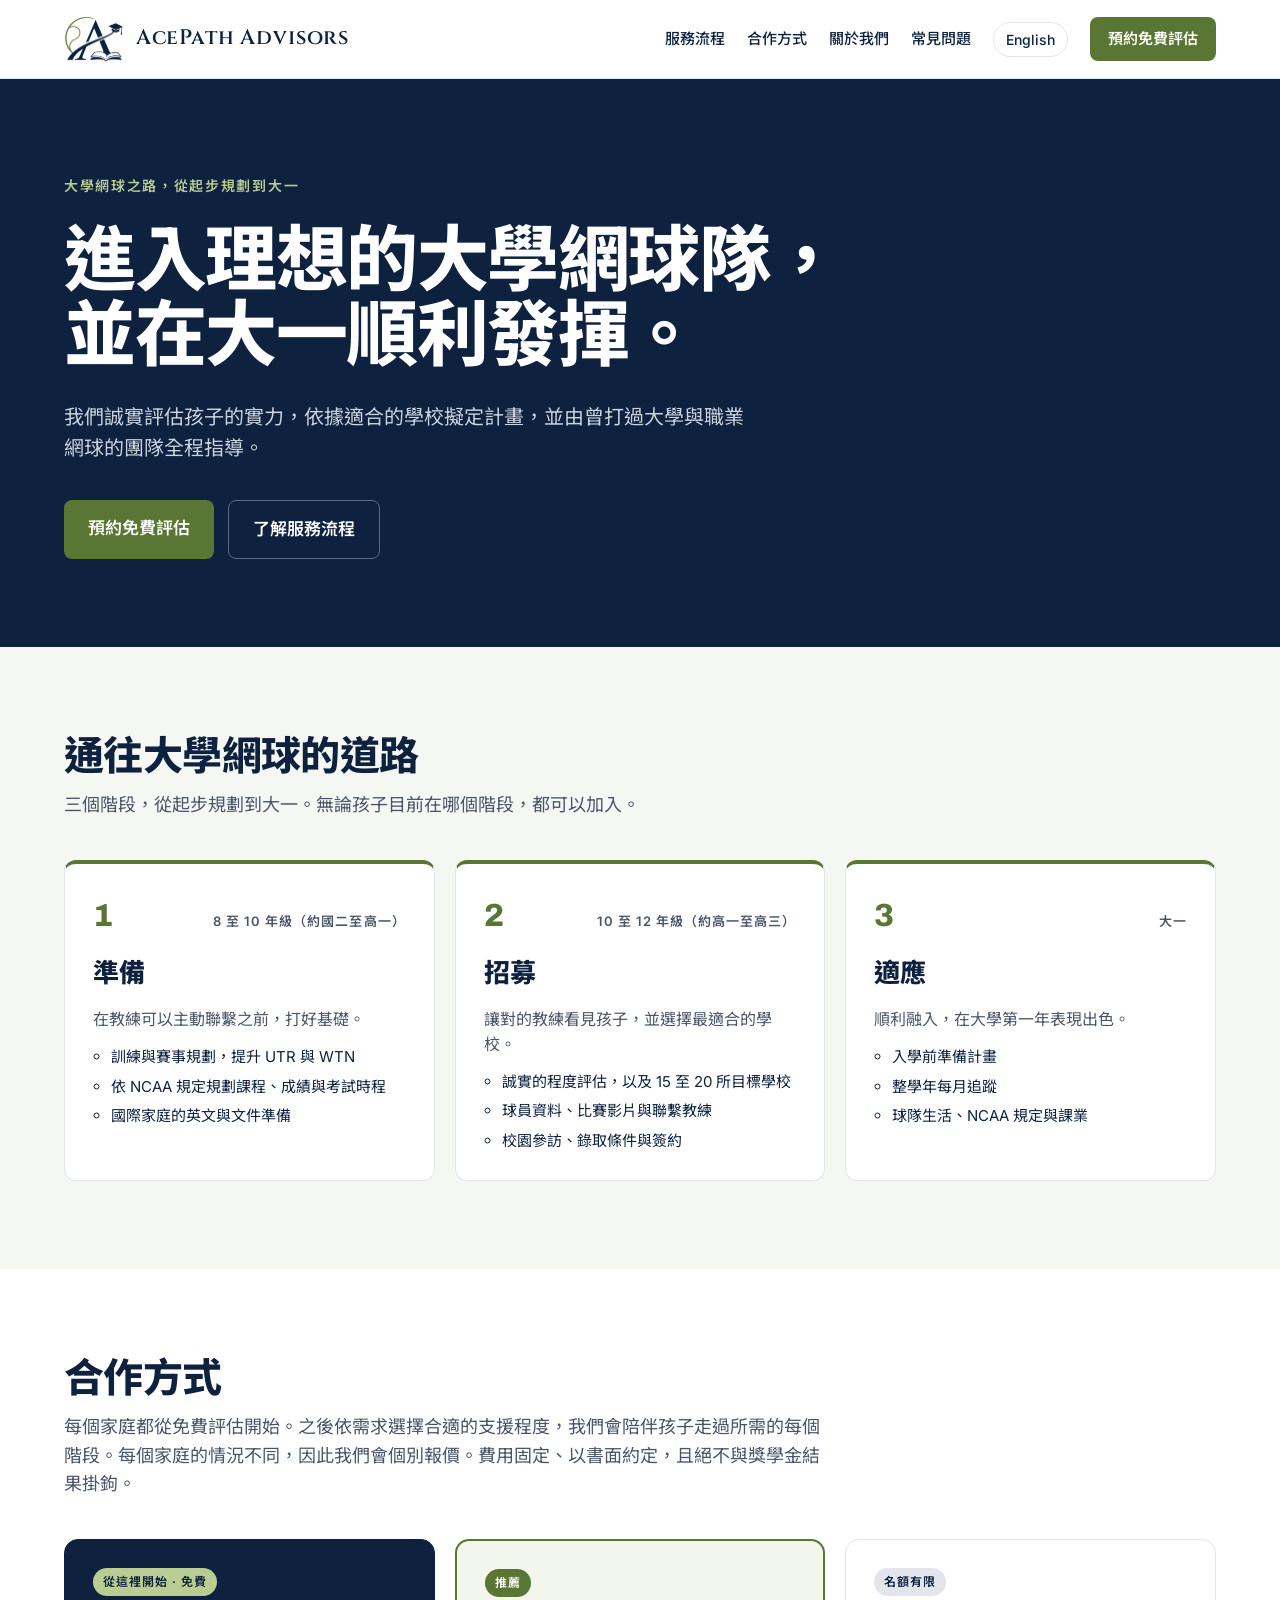
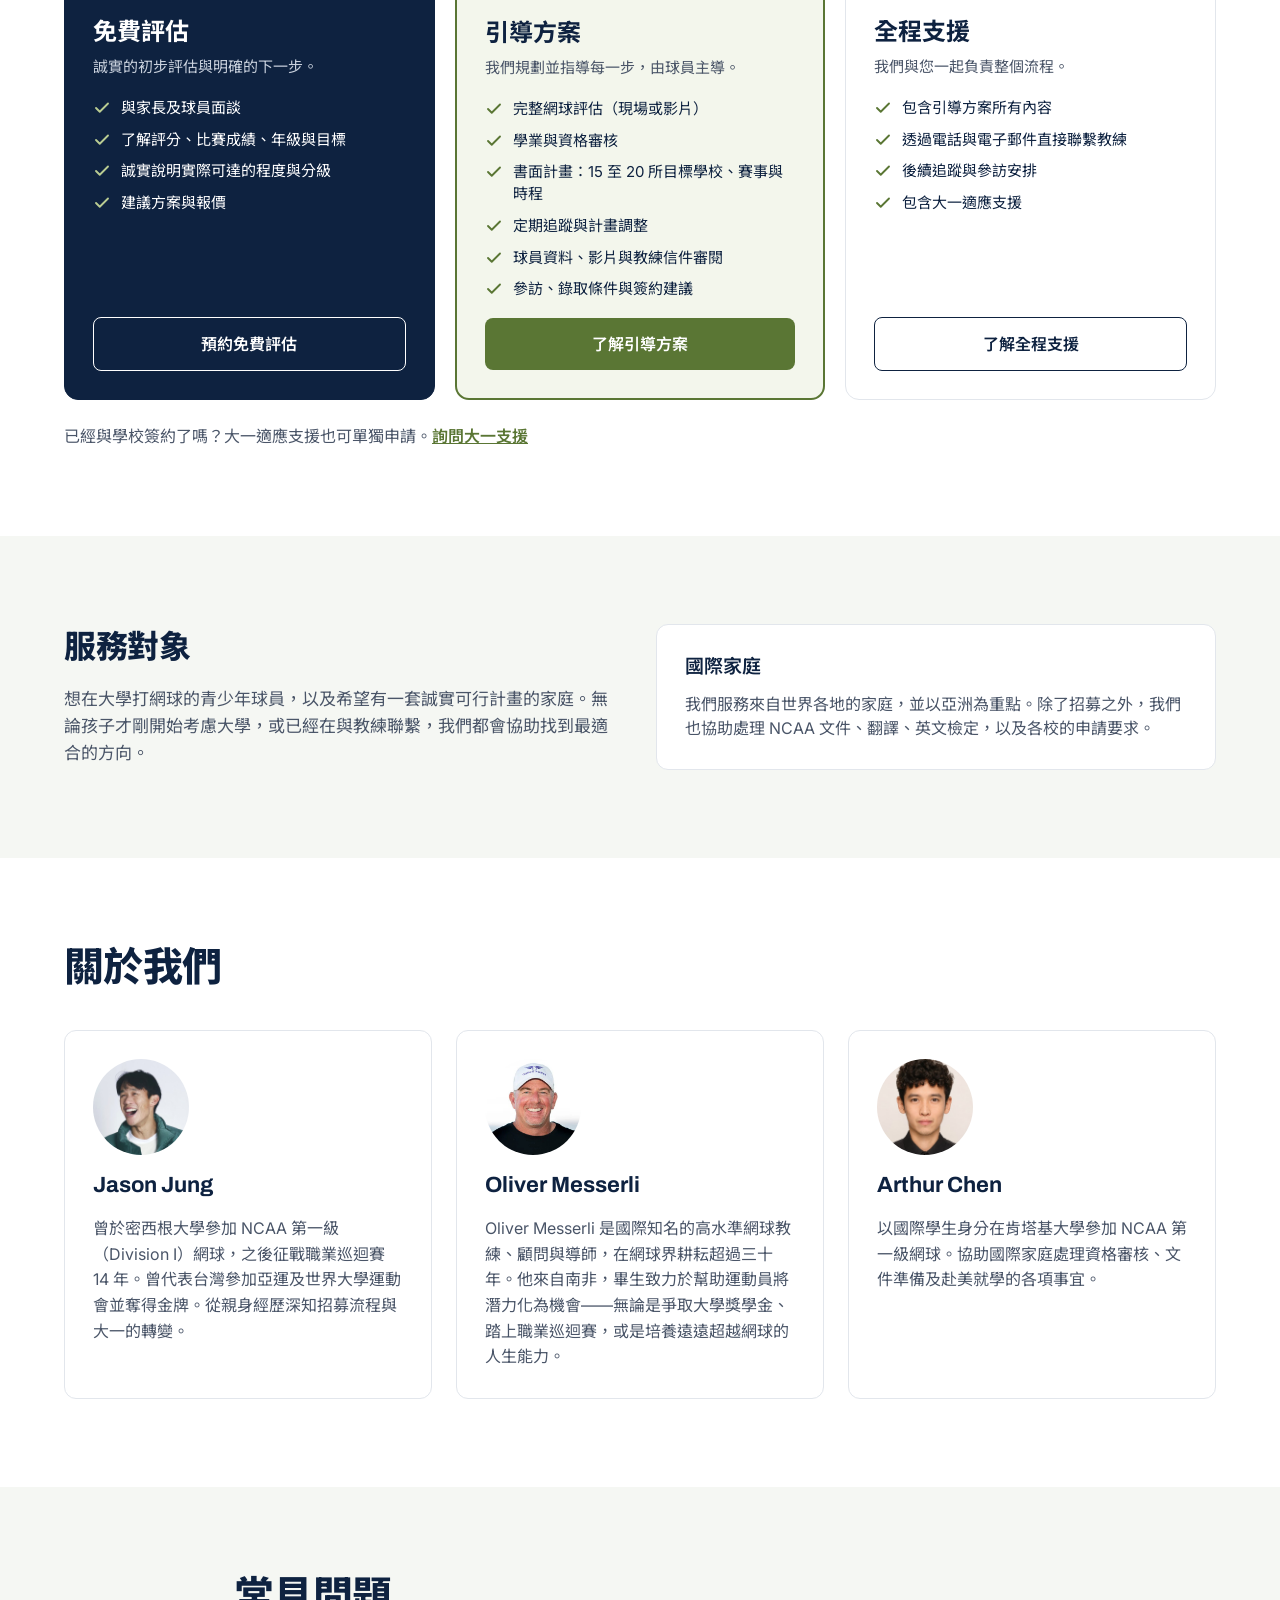
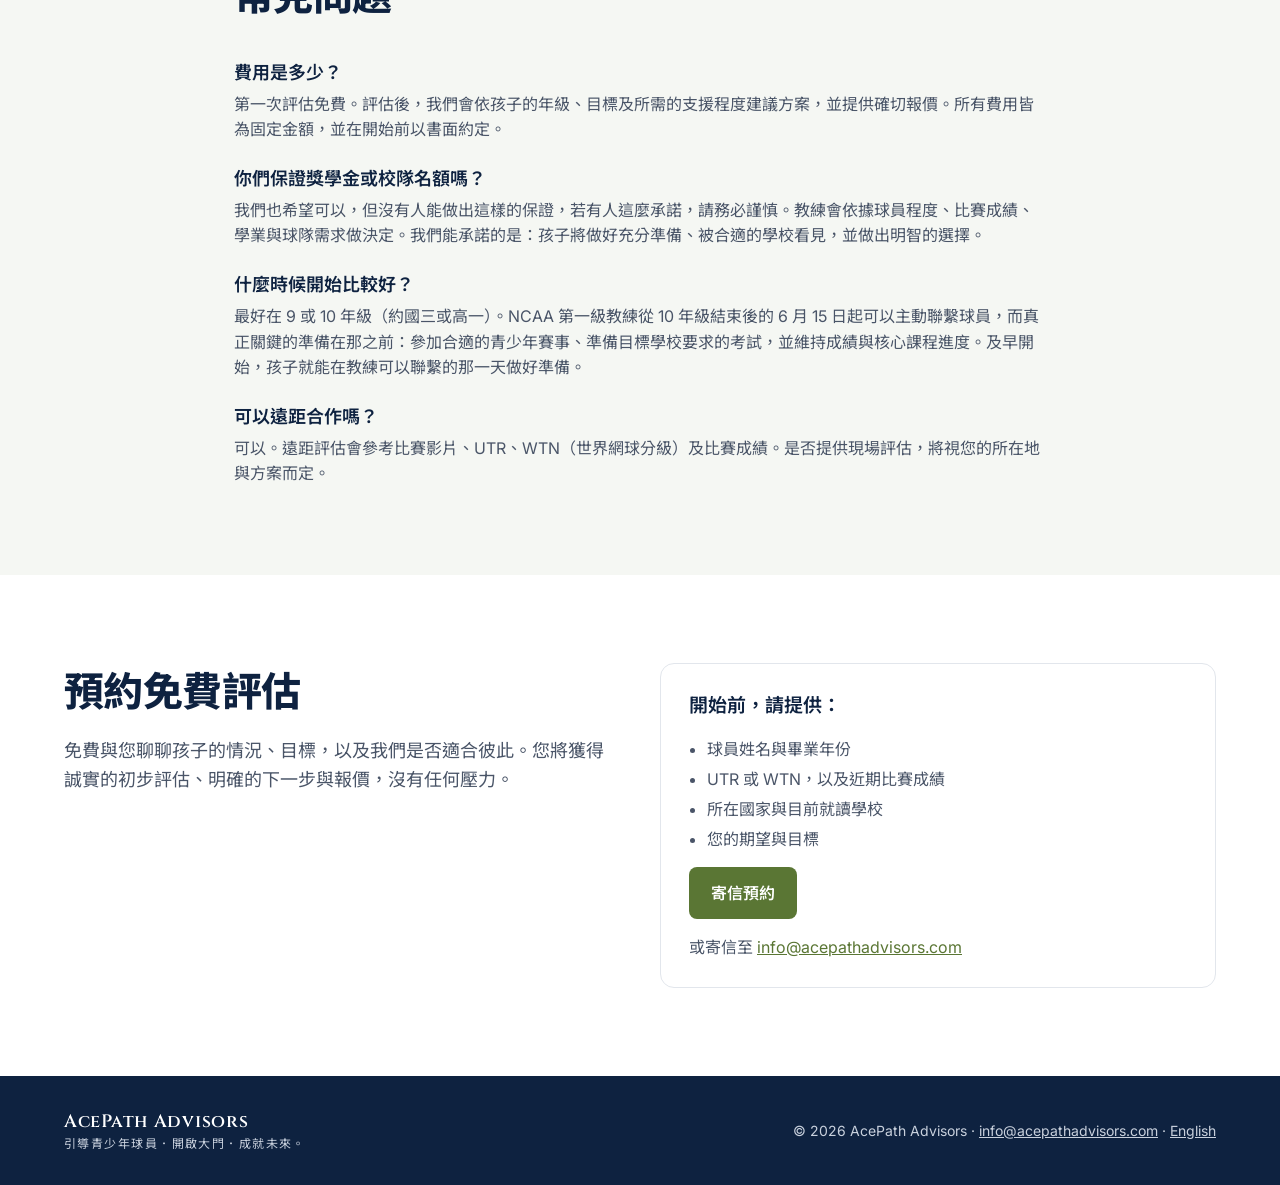
==== zh/index.html @ 2a3f4e8e "Broaden international families wording Co-Authored-By: Claude Opus 5.5 <noreply@anthropic.com> Claud" ====
<!doctype html>
<html lang="zh-Hant">
<head>
<meta charset="utf-8">
<meta name="viewport" content="width=device-width, initial-scale=1">
<title>AcePath Advisors | 大學網球招募顧問</title>
<meta name="description" content="從起步規劃到大一的大學網球顧問服務。誠實評估孩子的實力、找到適合的學校，由前 NCAA 第一級球員與高水準教練全程指導。">
<link rel="icon" href="../favicon.png" type="image/png">
<link rel="apple-touch-icon" href="../assets/apple-touch-icon.png">
<link rel="alternate" hreflang="en" href="https://acepathadvisors.com/">
<link rel="alternate" hreflang="zh-Hant" href="https://acepathadvisors.com/zh/">
<link rel="preconnect" href="https://fonts.googleapis.com">
<link rel="preconnect" href="https://fonts.gstatic.com" crossorigin>
<link href="https://fonts.googleapis.com/css2?family=Archivo:wght@500;700;800&family=Cinzel:wght@600&family=Inter:wght@400;500;600&family=Noto+Sans+TC:wght@400;500;700&display=swap" rel="stylesheet">
<link rel="stylesheet" href="../styles.css">
</head>
<body>

<header class="site-header">
  <div class="wrap">
    <a class="brand" href="./"><img src="../assets/logo-mark.png" alt="" width="60" height="46"><span>AcePath Advisors</span></a>
    <nav class="nav" aria-label="主選單">
      <a href="#process">服務流程</a>
      <a href="#plans">合作方式</a>
      <a href="#about">關於我們</a>
      <a href="#faq">常見問題</a>
      <a class="lang" href="../" hreflang="en" lang="en">English</a>
      <a class="btn btn-primary" href="#contact">預約免費評估</a>
    </nav>
  </div>
</header>

<main>

<section class="hero">
  <div class="wrap">
    <p class="eyebrow">大學網球之路，從起步規劃到大一</p>
    <h1>進入理想的大學網球隊，<br>並在大一順利發揮。</h1>
    <p class="lead">我們誠實評估孩子的實力，依據適合的學校擬定計畫，並由曾打過大學與職業網球的團隊全程指導。</p>
    <div class="actions">
      <a class="btn btn-primary" href="#contact">預約免費評估</a>
      <a class="btn btn-ghost" href="#process">了解服務流程</a>
    </div>
  </div>
</section>

<section id="process" class="soft">
  <div class="wrap">
    <div class="section-head">
      <h2>通往大學網球的道路</h2>
      <p>三個階段，從起步規劃到大一。無論孩子目前在哪個階段，都可以加入。</p>
    </div>
    <ol class="stages">
      <li class="stage">
        <div class="stage-top"><span class="stage-num">1</span><span class="stage-grade">8 至 10 年級（約國二至高一）</span></div>
        <h3 class="stage-name">準備</h3>
        <p>在教練可以主動聯繫之前，打好基礎。</p>
        <ul>
          <li>訓練與賽事規劃，提升 UTR 與 WTN</li>
          <li>依 NCAA 規定規劃課程、成績與考試時程</li>
          <li>國際家庭的英文與文件準備</li>
        </ul>
      </li>
      <li class="stage">
        <div class="stage-top"><span class="stage-num">2</span><span class="stage-grade">10 至 12 年級（約高一至高三）</span></div>
        <h3 class="stage-name">招募</h3>
        <p>讓對的教練看見孩子，並選擇最適合的學校。</p>
        <ul>
          <li>誠實的程度評估，以及 15 至 20 所目標學校</li>
          <li>球員資料、比賽影片與聯繫教練</li>
          <li>校園參訪、錄取條件與簽約</li>
        </ul>
      </li>
      <li class="stage">
        <div class="stage-top"><span class="stage-num">3</span><span class="stage-grade">大一</span></div>
        <h3 class="stage-name">適應</h3>
        <p>順利融入，在大學第一年表現出色。</p>
        <ul>
          <li>入學前準備計畫</li>
          <li>整學年每月追蹤</li>
          <li>球隊生活、NCAA 規定與課業</li>
        </ul>
      </li>
    </ol>
  </div>
</section>

<section id="plans">
  <div class="wrap">
    <div class="section-head">
      <h2>合作方式</h2>
      <p>每個家庭都從免費評估開始。之後依需求選擇合適的支援程度，我們會陪伴孩子走過所需的每個階段。每個家庭的情況不同，因此我們會個別報價。費用固定、以書面約定，且絕不與獎學金結果掛鉤。</p>
    </div>
    <div class="plans">

      <div class="plan free">
        <span class="badge">從這裡開始 · 免費</span>
        <div><h3 class="plan-name">免費評估</h3><p class="plan-sub">誠實的初步評估與明確的下一步。</p></div>
        <ul class="checks">
          <li><svg width="18" height="18" viewBox="0 0 24 24" fill="none" stroke-width="2.5" stroke-linecap="round" stroke-linejoin="round" aria-hidden="true"><path d="M20 6 9 17l-5-5"/></svg><span>與家長及球員面談</span></li>
          <li><svg width="18" height="18" viewBox="0 0 24 24" fill="none" stroke-width="2.5" stroke-linecap="round" stroke-linejoin="round" aria-hidden="true"><path d="M20 6 9 17l-5-5"/></svg><span>了解評分、比賽成績、年級與目標</span></li>
          <li><svg width="18" height="18" viewBox="0 0 24 24" fill="none" stroke-width="2.5" stroke-linecap="round" stroke-linejoin="round" aria-hidden="true"><path d="M20 6 9 17l-5-5"/></svg><span>誠實說明實際可達的程度與分級</span></li>
          <li><svg width="18" height="18" viewBox="0 0 24 24" fill="none" stroke-width="2.5" stroke-linecap="round" stroke-linejoin="round" aria-hidden="true"><path d="M20 6 9 17l-5-5"/></svg><span>建議方案與報價</span></li>
        </ul>
        <a class="btn btn-outline" href="#contact">預約免費評估</a>
      </div>

      <div class="plan featured">
        <span class="badge">推薦</span>
        <div><h3 class="plan-name">引導方案</h3><p class="plan-sub">我們規劃並指導每一步，由球員主導。</p></div>
        <ul class="checks">
          <li><svg width="18" height="18" viewBox="0 0 24 24" fill="none" stroke-width="2.5" stroke-linecap="round" stroke-linejoin="round" aria-hidden="true"><path d="M20 6 9 17l-5-5"/></svg><span>完整網球評估（現場或影片）</span></li>
          <li><svg width="18" height="18" viewBox="0 0 24 24" fill="none" stroke-width="2.5" stroke-linecap="round" stroke-linejoin="round" aria-hidden="true"><path d="M20 6 9 17l-5-5"/></svg><span>學業與資格審核</span></li>
          <li><svg width="18" height="18" viewBox="0 0 24 24" fill="none" stroke-width="2.5" stroke-linecap="round" stroke-linejoin="round" aria-hidden="true"><path d="M20 6 9 17l-5-5"/></svg><span>書面計畫：15 至 20 所目標學校、賽事與時程</span></li>
          <li><svg width="18" height="18" viewBox="0 0 24 24" fill="none" stroke-width="2.5" stroke-linecap="round" stroke-linejoin="round" aria-hidden="true"><path d="M20 6 9 17l-5-5"/></svg><span>定期追蹤與計畫調整</span></li>
          <li><svg width="18" height="18" viewBox="0 0 24 24" fill="none" stroke-width="2.5" stroke-linecap="round" stroke-linejoin="round" aria-hidden="true"><path d="M20 6 9 17l-5-5"/></svg><span>球員資料、影片與教練信件審閱</span></li>
          <li><svg width="18" height="18" viewBox="0 0 24 24" fill="none" stroke-width="2.5" stroke-linecap="round" stroke-linejoin="round" aria-hidden="true"><path d="M20 6 9 17l-5-5"/></svg><span>參訪、錄取條件與簽約建議</span></li>
        </ul>
        <a class="btn btn-primary" href="#contact">了解引導方案</a>
      </div>

      <div class="plan">
        <span class="badge">名額有限</span>
        <div><h3 class="plan-name">全程支援</h3><p class="plan-sub">我們與您一起負責整個流程。</p></div>
        <ul class="checks">
          <li><svg width="18" height="18" viewBox="0 0 24 24" fill="none" stroke-width="2.5" stroke-linecap="round" stroke-linejoin="round" aria-hidden="true"><path d="M20 6 9 17l-5-5"/></svg><span>包含引導方案所有內容</span></li>
          <li><svg width="18" height="18" viewBox="0 0 24 24" fill="none" stroke-width="2.5" stroke-linecap="round" stroke-linejoin="round" aria-hidden="true"><path d="M20 6 9 17l-5-5"/></svg><span>透過電話與電子郵件直接聯繫教練</span></li>
          <li><svg width="18" height="18" viewBox="0 0 24 24" fill="none" stroke-width="2.5" stroke-linecap="round" stroke-linejoin="round" aria-hidden="true"><path d="M20 6 9 17l-5-5"/></svg><span>後續追蹤與參訪安排</span></li>
          <li><svg width="18" height="18" viewBox="0 0 24 24" fill="none" stroke-width="2.5" stroke-linecap="round" stroke-linejoin="round" aria-hidden="true"><path d="M20 6 9 17l-5-5"/></svg><span>包含大一適應支援</span></li>
        </ul>
        <a class="btn btn-outline" href="#contact">了解全程支援</a>
      </div>

    </div>
    <p class="plans-note">已經與學校簽約了嗎？大一適應支援也可單獨申請。<a href="#contact">詢問大一支援</a></p>
  </div>
</section>

<section class="soft">
  <div class="wrap who">
    <div>
      <h2>服務對象</h2>
      <p>想在大學打網球的青少年球員，以及希望有一套誠實可行計畫的家庭。無論孩子才剛開始考慮大學，或已經在與教練聯繫，我們都會協助找到最適合的方向。</p>
    </div>
    <div class="card">
      <h3>國際家庭</h3>
      <p>我們服務來自世界各地的家庭，並以亞洲為重點。除了招募之外，我們也協助處理 NCAA 文件、翻譯、英文檢定，以及各校的申請要求。</p>
    </div>
  </div>
</section>

<section id="about">
  <div class="wrap">
    <div class="section-head"><h2>關於我們</h2></div>
    <div class="team">
      <div class="person">
        <div class="photo"><img src="../assets/jason-jung.jpg" alt="Jason Jung" width="96" height="96"></div>
        <h3>Jason Jung</h3>
        <p>曾於密西根大學參加 NCAA 第一級（Division I）網球，之後征戰職業巡迴賽 14 年。曾代表台灣參加亞運及世界大學運動會並奪得金牌。從親身經歷深知招募流程與大一的轉變。</p>
      </div>
      <div class="person">
        <div class="photo"><img src="../assets/oliver-messerli.jpg" alt="Oliver Messerli" width="96" height="96"></div>
        <h3>Oliver Messerli</h3>
        <p>Oliver Messerli 是國際知名的高水準網球教練、顧問與導師，在網球界耕耘超過三十年。他來自南非，畢生致力於幫助運動員將潛力化為機會——無論是爭取大學獎學金、踏上職業巡迴賽，或是培養遠遠超越網球的人生能力。</p>
      </div>
      <div class="person">
        <div class="photo"><img src="../assets/arthur-chen.jpg" alt="Arthur Chen" width="96" height="96"></div>
        <h3>Arthur Chen</h3>
        <p>以國際學生身分在肯塔基大學參加 NCAA 第一級網球。協助國際家庭處理資格審核、文件準備及赴美就學的各項事宜。</p>
      </div>
    </div>
  </div>
</section>

<section id="faq" class="soft">
  <div class="wrap faq">
    <div class="section-head"><h2>常見問題</h2></div>
    <div class="faq-list">
      <div class="faq-item"><h3>費用是多少？</h3><p>第一次評估免費。評估後，我們會依孩子的年級、目標及所需的支援程度建議方案，並提供確切報價。所有費用皆為固定金額，並在開始前以書面約定。</p></div>
      <div class="faq-item"><h3>你們保證獎學金或校隊名額嗎？</h3><p>我們也希望可以，但沒有人能做出這樣的保證，若有人這麼承諾，請務必謹慎。教練會依據球員程度、比賽成績、學業與球隊需求做決定。我們能承諾的是：孩子將做好充分準備、被合適的學校看見，並做出明智的選擇。</p></div>
      <div class="faq-item"><h3>什麼時候開始比較好？</h3><p>最好在 9 或 10 年級（約國三或高一）。NCAA 第一級教練從 10 年級結束後的 6 月 15 日起可以主動聯繫球員，而真正關鍵的準備在那之前：參加合適的青少年賽事、準備目標學校要求的考試，並維持成績與核心課程進度。及早開始，孩子就能在教練可以聯繫的那一天做好準備。</p></div>
      <div class="faq-item"><h3>可以遠距合作嗎？</h3><p>可以。遠距評估會參考比賽影片、UTR、WTN（世界網球分級）及比賽成績。是否提供現場評估，將視您的所在地與方案而定。</p></div>
    </div>
  </div>
</section>

<section id="contact">
  <div class="wrap contact">
    <div>
      <h2>預約免費評估</h2>
      <p class="intro">免費與您聊聊孩子的情況、目標，以及我們是否適合彼此。您將獲得誠實的初步評估、明確的下一步與報價，沒有任何壓力。</p>
    </div>
    <div class="contact-box">
      <h3>開始前，請提供：</h3>
      <ul>
        <li>球員姓名與畢業年份</li>
        <li>UTR 或 WTN，以及近期比賽成績</li>
        <li>所在國家與目前就讀學校</li>
        <li>您的期望與目標</li>
      </ul>
      <a class="btn btn-primary" href="mailto:info@acepathadvisors.com?subject=%E5%85%8D%E8%B2%BB%E8%A9%95%E4%BC%B0%E7%94%B3%E8%AB%8B">寄信預約</a>
      <p class="contact-email">或寄信至 <a href="mailto:info@acepathadvisors.com">info@acepathadvisors.com</a></p>
    </div>
  </div>
</section>

</main>

<footer class="site-footer">
  <div class="wrap">
    <div><a class="brand" href="./">AcePath Advisors</a><p class="tagline">引導青少年球員．開啟大門．成就未來。</p></div>
    <span>© 2026 AcePath Advisors · <a href="mailto:info@acepathadvisors.com">info@acepathadvisors.com</a> · <a href="../" lang="en">English</a></span>
  </div>
</footer>

</body>
</html>
---- styles.css ----
:root {
  --ink: #0E2240;
  --muted: #4A5568;
  --line: #E2E6EC;
  --soft: #F5F7F3;
  --accent: #5A7634;
  --accent-dark: #455C27;
  --accent-soft: #F3F6EC;
  --mint: #B9CC92;
  --on-dark: #C9D1DD;
}

* { box-sizing: border-box; }
html { scroll-behavior: smooth; }
body {
  margin: 0;
  background: #FFFFFF;
  color: var(--ink);
  font-family: Inter, "Noto Sans TC", system-ui, -apple-system, "Segoe UI", sans-serif;
  line-height: 1.5;
  -webkit-font-smoothing: antialiased;
}
a { color: var(--accent); }
a:hover { color: var(--accent-dark); }
h1, h2, h3, .brand, .stage-num, .stage-name, .plan-name {
  font-family: Archivo, "Noto Sans TC", system-ui, sans-serif;
}
h1, h2, h3, p, ul, ol { margin: 0; }

.wrap { max-width: 1200px; margin: 0 auto; padding: 0 24px; }
section { padding: 88px 0; }
.soft { background: var(--soft); }
.section-head { display: flex; flex-direction: column; gap: 12px; max-width: 760px; margin-bottom: 40px; }
.section-head h2 { font-size: 40px; font-weight: 800; letter-spacing: -0.015em; line-height: 1.1; }
.section-head p { font-size: 18px; line-height: 1.6; color: var(--muted); }

/* Buttons */
.btn {
  display: inline-block; text-decoration: none; font-weight: 600;
  padding: 14px 22px; border-radius: 8px; text-align: center; min-height: 44px;
}
.btn-primary { background: var(--accent); color: #FFFFFF; }
.btn-primary:hover { background: var(--accent-dark); color: #FFFFFF; }
.btn-outline { border: 1.5px solid var(--ink); color: var(--ink); }
.btn-outline:hover { background: var(--ink); color: #FFFFFF; }
.btn-ghost { border: 1.5px solid #5A6B80; color: #FFFFFF; }
.btn-ghost:hover { border-color: #FFFFFF; color: #FFFFFF; }

/* Header */
.site-header { border-bottom: 1px solid var(--line); background: #FFFFFF; }
.site-header .wrap { display: flex; flex-wrap: wrap; align-items: center; justify-content: space-between; gap: 16px; padding-top: 16px; padding-bottom: 16px; }
.brand { display: inline-flex; align-items: center; gap: 12px; font-family: Cinzel, Georgia, serif; font-weight: 600; font-size: 21px; letter-spacing: 0.04em; color: var(--ink); text-decoration: none; }
.brand:hover { color: var(--ink); }
.brand img { height: 46px; width: auto; display: block; }
.brand span { white-space: nowrap; }
.tagline { font-size: 12px; letter-spacing: 0.12em; text-transform: uppercase; color: var(--on-dark); }
.nav { display: flex; flex-wrap: wrap; align-items: center; gap: 8px 22px; font-size: 15px; font-weight: 500; }
.nav a { color: var(--ink); text-decoration: none; }
.nav a:hover { color: var(--accent); }
.nav .lang { border: 1px solid var(--line); border-radius: 999px; padding: 6px 12px; font-size: 14px; }
.nav .btn { padding: 11px 18px; }
.nav .btn-primary, .nav .btn-primary:hover { color: #FFFFFF; }

/* Hero */
.hero { background: var(--ink); color: #FFFFFF; padding: 96px 0 88px; }
.hero .wrap { display: flex; flex-direction: column; gap: 28px; }
.eyebrow { font-size: 14px; font-weight: 600; letter-spacing: 0.12em; text-transform: uppercase; color: var(--mint); }
.hero h1 { font-weight: 800; font-size: clamp(40px, 6vw, 72px); line-height: 1.04; letter-spacing: -0.02em; max-width: 900px; }
.hero .lead { font-size: 20px; line-height: 1.55; color: var(--on-dark); max-width: 680px; }
.hero .actions { display: flex; flex-wrap: wrap; gap: 14px; margin-top: 8px; }
.hero .btn { font-size: 17px; padding: 16px 24px; }

/* Process */
.stages { list-style: none; padding: 0; display: grid; grid-template-columns: repeat(auto-fit, minmax(280px, 1fr)); gap: 20px; }
.stage { background: #FFFFFF; border: 1px solid var(--line); border-top: 4px solid var(--accent); border-radius: 12px; padding: 28px; display: flex; flex-direction: column; gap: 14px; }
.stage-top { display: flex; align-items: baseline; justify-content: space-between; gap: 12px; }
.stage-num { font-weight: 800; font-size: 32px; color: var(--accent); }
.stage-grade { font-size: 13px; font-weight: 600; letter-spacing: 0.08em; text-transform: uppercase; color: var(--muted); }
.stage-name { font-weight: 800; font-size: 26px; }
.stage p { font-size: 16px; line-height: 1.55; color: var(--muted); }
.stage ul { padding-left: 18px; display: flex; flex-direction: column; gap: 8px; font-size: 15px; line-height: 1.45; }

/* Plans */
.plans { display: grid; grid-template-columns: repeat(auto-fit, minmax(280px, 1fr)); gap: 20px; align-items: stretch; }
.plan { border: 1px solid var(--line); border-radius: 14px; padding: 28px; display: flex; flex-direction: column; gap: 18px; background: #FFFFFF; }
.plan.featured { border: 2px solid var(--accent); background: var(--accent-soft); }
.plan.free { background: var(--ink); color: #FFFFFF; border-color: var(--ink); }
.badge { align-self: flex-start; font-size: 12px; font-weight: 600; letter-spacing: 0.08em; text-transform: uppercase; padding: 5px 10px; border-radius: 999px; background: var(--line); color: var(--ink); }
.featured .badge { background: var(--accent); color: #FFFFFF; }
.free .badge { background: var(--mint); color: var(--ink); }
.plan-name { font-weight: 700; font-size: 24px; }
.plan-sub { font-size: 15px; color: var(--muted); margin-top: 6px; }
.free .plan-sub { color: var(--on-dark); }
.checks { list-style: none; padding: 0; display: flex; flex-direction: column; gap: 10px; font-size: 15px; line-height: 1.45; }
.checks li { display: flex; gap: 10px; align-items: flex-start; }
.checks svg { flex: none; margin-top: 2px; stroke: var(--accent); }
.free .checks svg { stroke: var(--mint); }
.plan .btn { margin-top: auto; }
.free .btn-outline { border-color: #FFFFFF; color: #FFFFFF; }
.free .btn-outline:hover { background: #FFFFFF; color: var(--ink); }
.plans-note { margin-top: 24px; font-size: 16px; color: var(--muted); }
.plans-note a { font-weight: 600; }

/* Who */
.who { display: grid; grid-template-columns: repeat(auto-fit, minmax(300px, 1fr)); gap: 32px; }
.who h2 { font-size: 32px; font-weight: 800; letter-spacing: -0.01em; margin-bottom: 14px; }
.who p { font-size: 17px; line-height: 1.6; color: var(--muted); }
.card { background: #FFFFFF; border: 1px solid var(--line); border-radius: 12px; padding: 28px; display: flex; flex-direction: column; gap: 10px; }
.card h3 { font-size: 19px; font-weight: 600; }
.card p { font-size: 16px; line-height: 1.55; }

/* Team */
.team { display: grid; grid-template-columns: repeat(auto-fit, minmax(300px, 1fr)); gap: 24px; }
.person { border: 1px solid var(--line); border-radius: 12px; padding: 28px; display: flex; flex-direction: column; gap: 14px; }
.photo { width: 96px; height: 96px; border-radius: 999px; background: var(--line); display: flex; align-items: center; justify-content: center; font-size: 12px; color: var(--muted); overflow: hidden; }
.photo img { width: 100%; height: 100%; object-fit: cover; }
.person h3 { font-size: 22px; font-weight: 700; }
.person p { font-size: 16px; line-height: 1.6; color: var(--muted); }

/* FAQ */
.faq { max-width: 860px; }
.faq-list { display: flex; flex-direction: column; gap: 22px; }
.faq-item h3 { font-size: 18px; font-weight: 600; margin-bottom: 6px; font-family: inherit; }
.faq-item p { font-size: 16px; line-height: 1.6; color: var(--muted); }

/* Contact */
.contact { display: grid; grid-template-columns: repeat(auto-fit, minmax(320px, 1fr)); gap: 40px; align-items: start; }
.contact h2 { font-size: 40px; font-weight: 800; letter-spacing: -0.015em; margin-bottom: 14px; }
.contact .intro { font-size: 18px; line-height: 1.6; color: var(--muted); }
.contact-box { border: 1px solid var(--line); border-radius: 14px; padding: 28px; display: flex; flex-direction: column; gap: 16px; }
.contact-box h3 { font-size: 19px; font-weight: 600; font-family: inherit; }
.contact-box ul { padding-left: 18px; display: flex; flex-direction: column; gap: 6px; color: var(--muted); }
.contact-box .btn { align-self: flex-start; }
.contact-email { font-size: 16px; color: var(--muted); }

/* Footer */
.site-footer { background: var(--ink); color: var(--on-dark); padding: 32px 0; font-size: 14px; }
.site-footer .wrap { display: flex; flex-wrap: wrap; justify-content: space-between; align-items: center; gap: 12px; }
.site-footer .brand { color: #FFFFFF; font-size: 18px; }
.site-footer a { color: var(--on-dark); }

@media (max-width: 640px) {
  section { padding: 64px 0; }
  .hero { padding: 72px 0 64px; }
  .section-head h2, .contact h2 { font-size: 32px; }
  .hero .lead { font-size: 18px; }
  .nav { gap: 8px 16px; font-size: 14px; }
  .brand { font-size: 18px; }
  .brand img { height: 38px; }
}
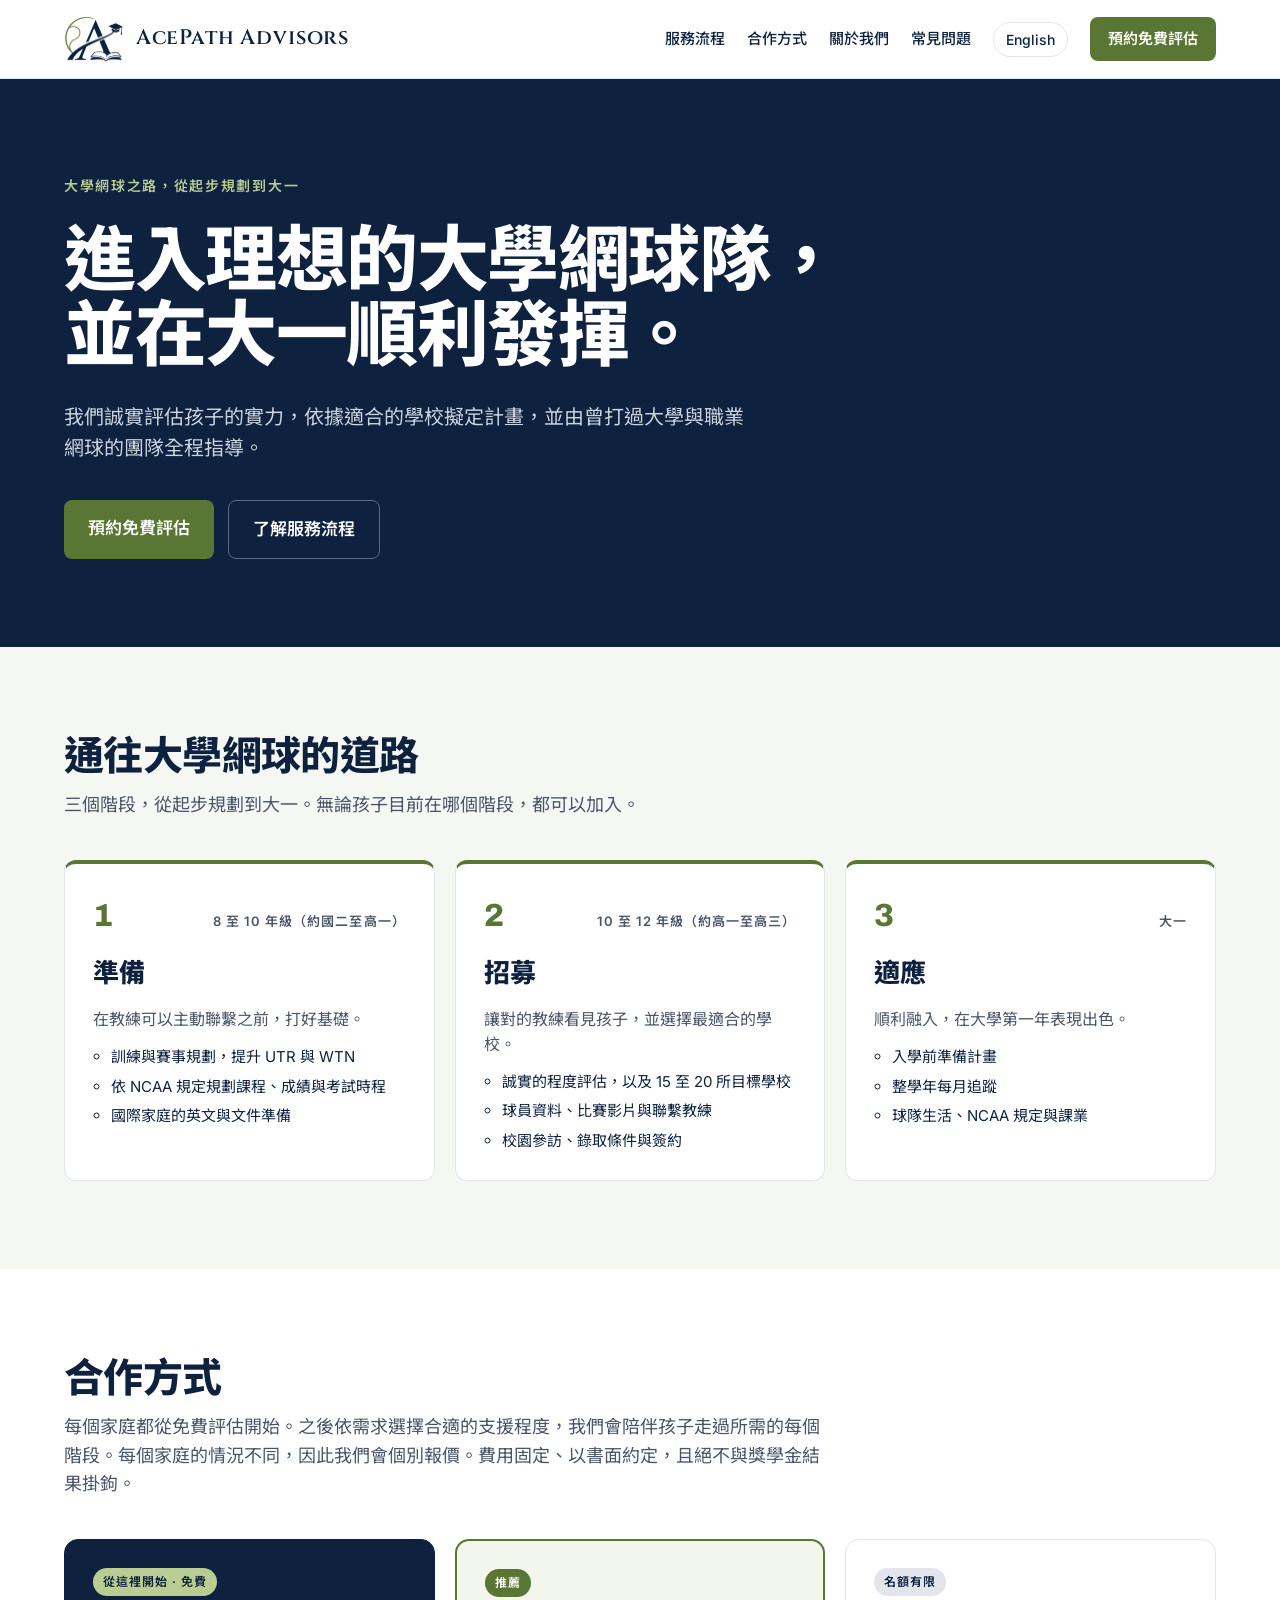
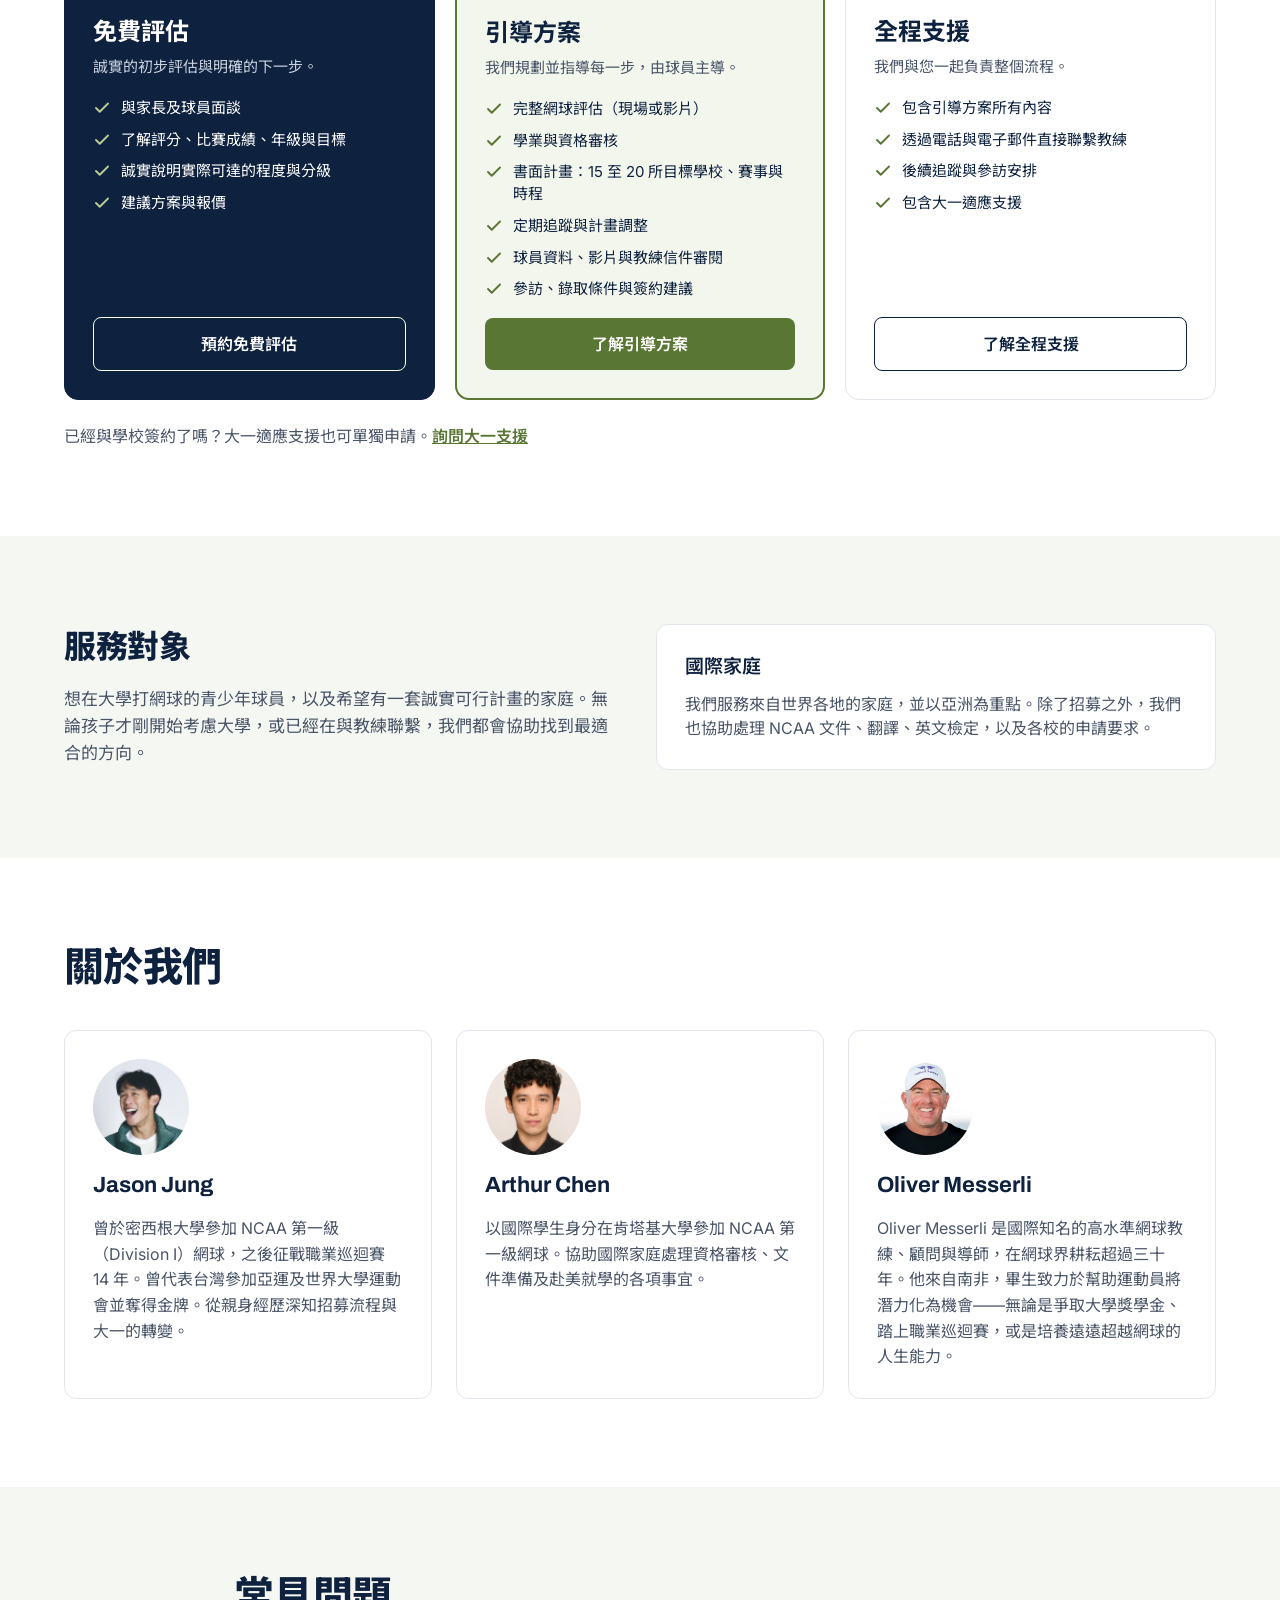
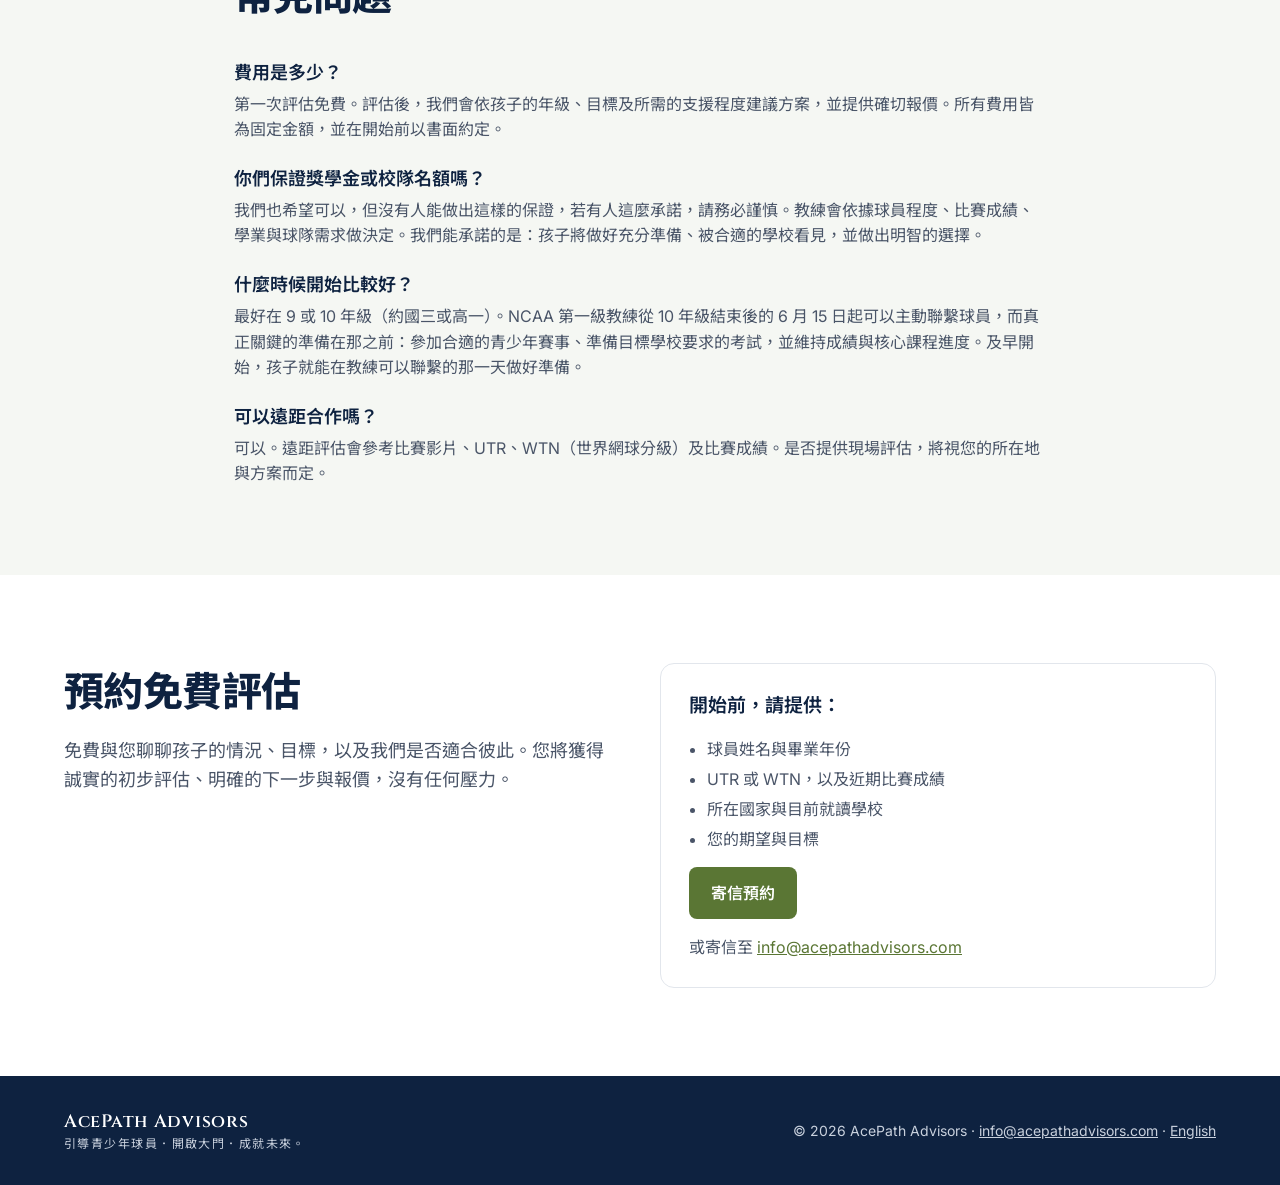
==== commit 272144c5: "Show Arthur before Oliver in About section Co-Authored-By: Claude Opus 5.5 <noreply@anthropic.com> C" ====
--- a/zh/index.html
+++ b/zh/index.html
@@ -159,14 +159,14 @@
         <p>曾於密西根大學參加 NCAA 第一級（Division I）網球，之後征戰職業巡迴賽 14 年。曾代表台灣參加亞運及世界大學運動會並奪得金牌。從親身經歷深知招募流程與大一的轉變。</p>
       </div>
       <div class="person">
+        <div class="photo"><img src="../assets/arthur-chen.jpg" alt="Arthur Chen" width="96" height="96"></div>
+        <h3>Arthur Chen</h3>
+        <p>以國際學生身分在肯塔基大學參加 NCAA 第一級網球。協助國際家庭處理資格審核、文件準備及赴美就學的各項事宜。</p>
+      </div>
+      <div class="person">
         <div class="photo"><img src="../assets/oliver-messerli.jpg" alt="Oliver Messerli" width="96" height="96"></div>
         <h3>Oliver Messerli</h3>
         <p>Oliver Messerli 是國際知名的高水準網球教練、顧問與導師，在網球界耕耘超過三十年。他來自南非，畢生致力於幫助運動員將潛力化為機會——無論是爭取大學獎學金、踏上職業巡迴賽，或是培養遠遠超越網球的人生能力。</p>
-      </div>
-      <div class="person">
-        <div class="photo"><img src="../assets/arthur-chen.jpg" alt="Arthur Chen" width="96" height="96"></div>
-        <h3>Arthur Chen</h3>
-        <p>以國際學生身分在肯塔基大學參加 NCAA 第一級網球。協助國際家庭處理資格審核、文件準備及赴美就學的各項事宜。</p>
       </div>
     </div>
   </div>
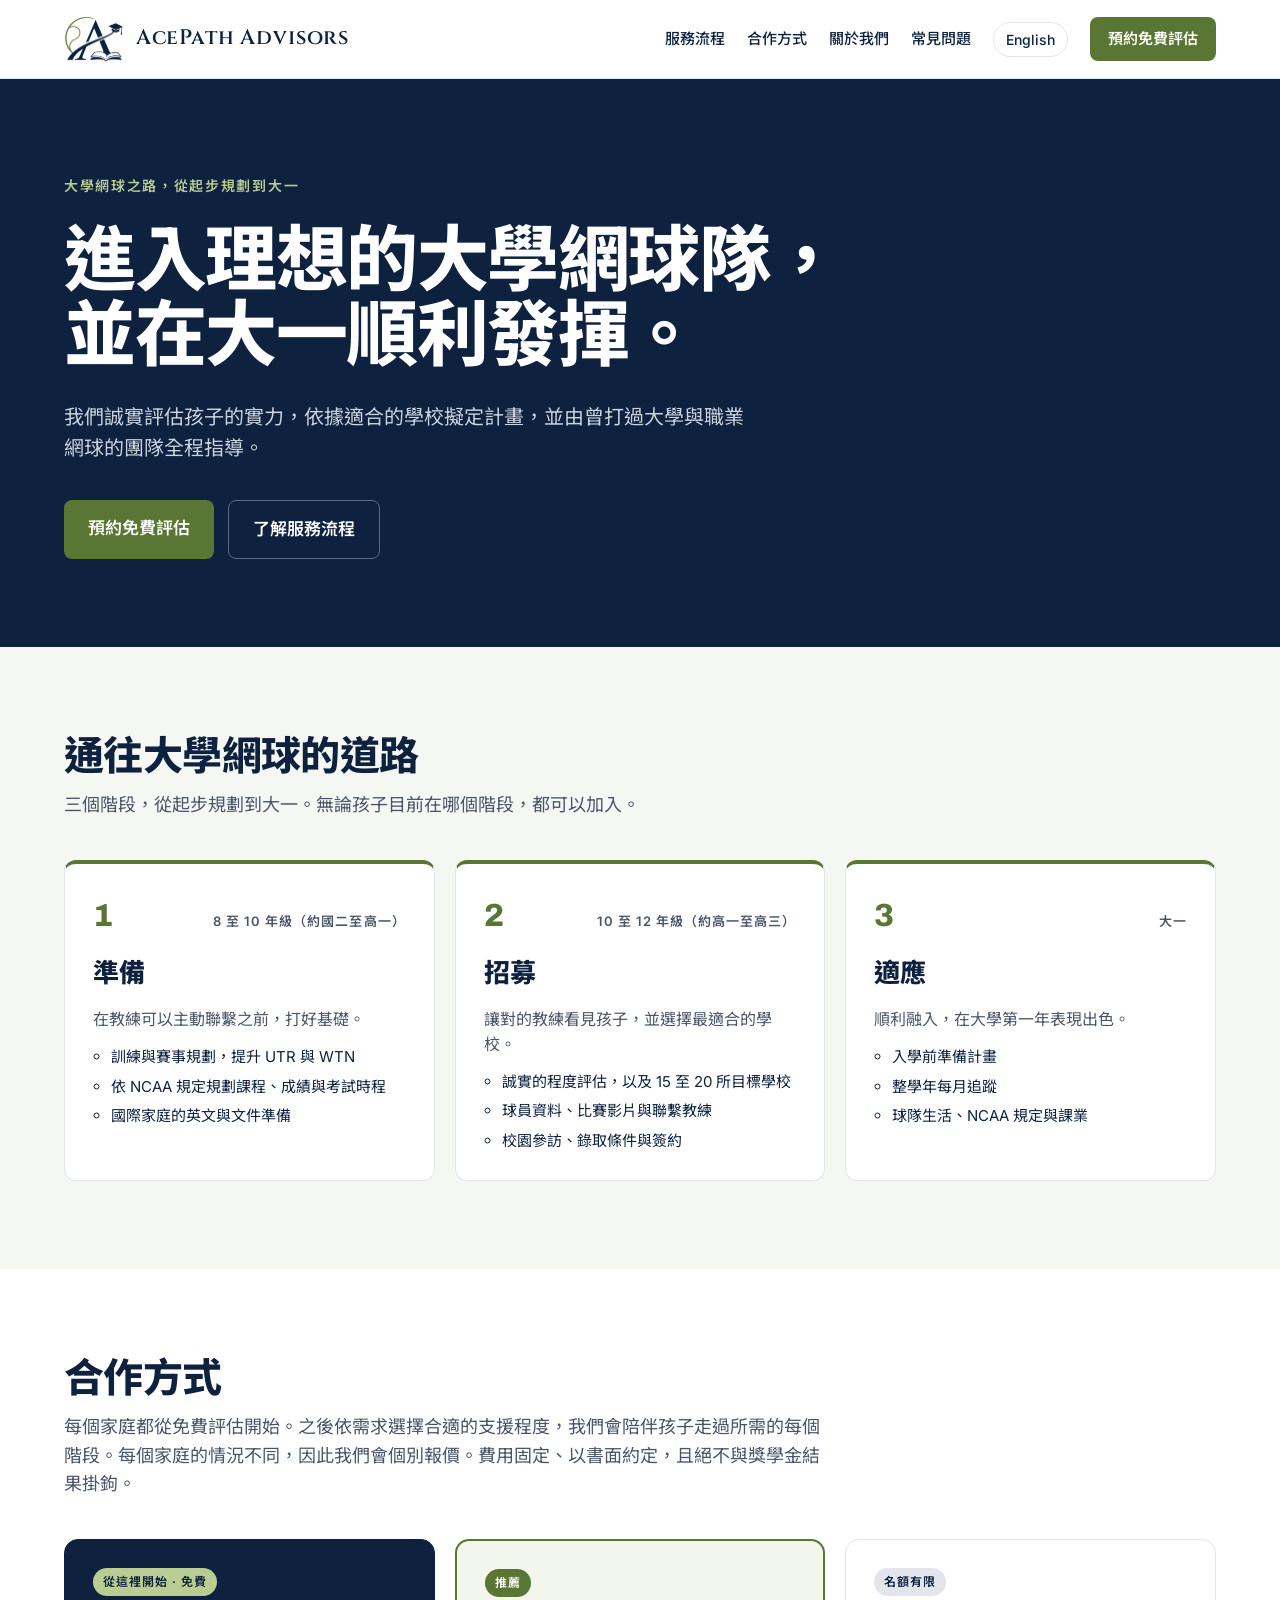
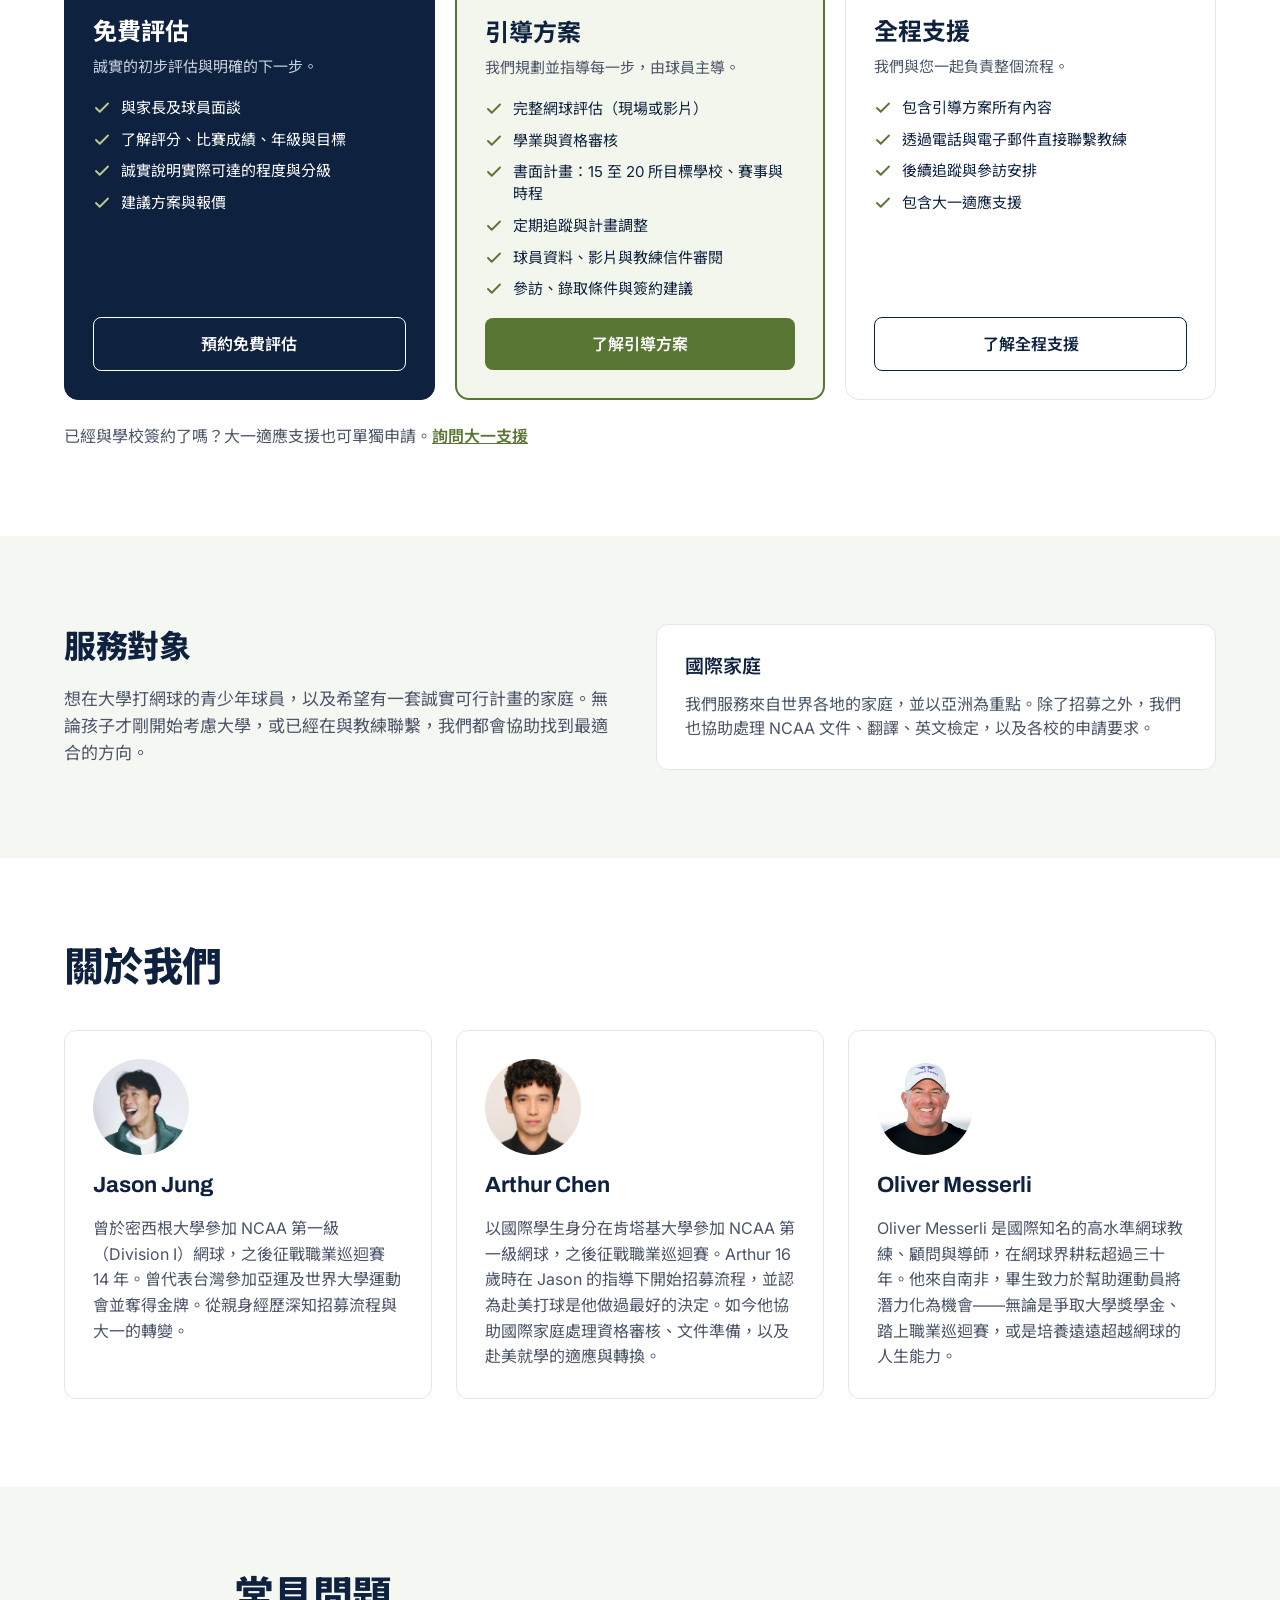
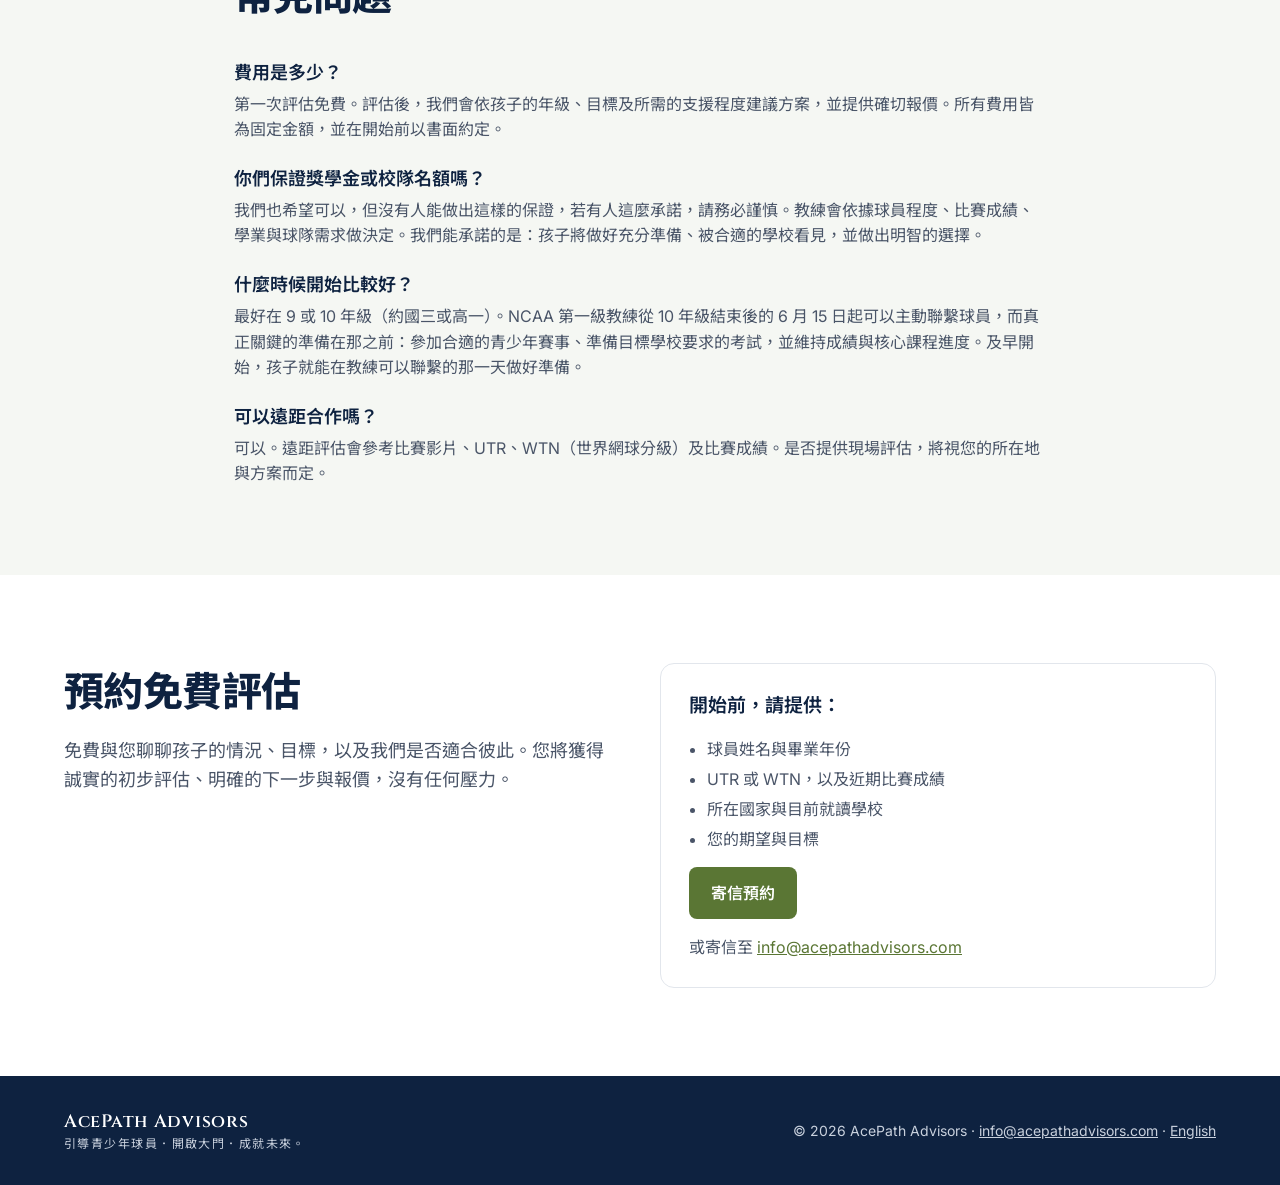
==== commit 4e20c34e: "Expand Arthur Chen bio Co-Authored-By: Claude Opus 5.5 <noreply@anthropic.com> Claude-Session: https" ====
--- a/zh/index.html
+++ b/zh/index.html
@@ -161,7 +161,7 @@
       <div class="person">
         <div class="photo"><img src="../assets/arthur-chen.jpg" alt="Arthur Chen" width="96" height="96"></div>
         <h3>Arthur Chen</h3>
-        <p>以國際學生身分在肯塔基大學參加 NCAA 第一級網球。協助國際家庭處理資格審核、文件準備及赴美就學的各項事宜。</p>
+        <p>以國際學生身分在肯塔基大學參加 NCAA 第一級網球，之後征戰職業巡迴賽。Arthur 16 歲時在 Jason 的指導下開始招募流程，並認為赴美打球是他做過最好的決定。如今他協助國際家庭處理資格審核、文件準備，以及赴美就學的適應與轉換。</p>
       </div>
       <div class="person">
         <div class="photo"><img src="../assets/oliver-messerli.jpg" alt="Oliver Messerli" width="96" height="96"></div>
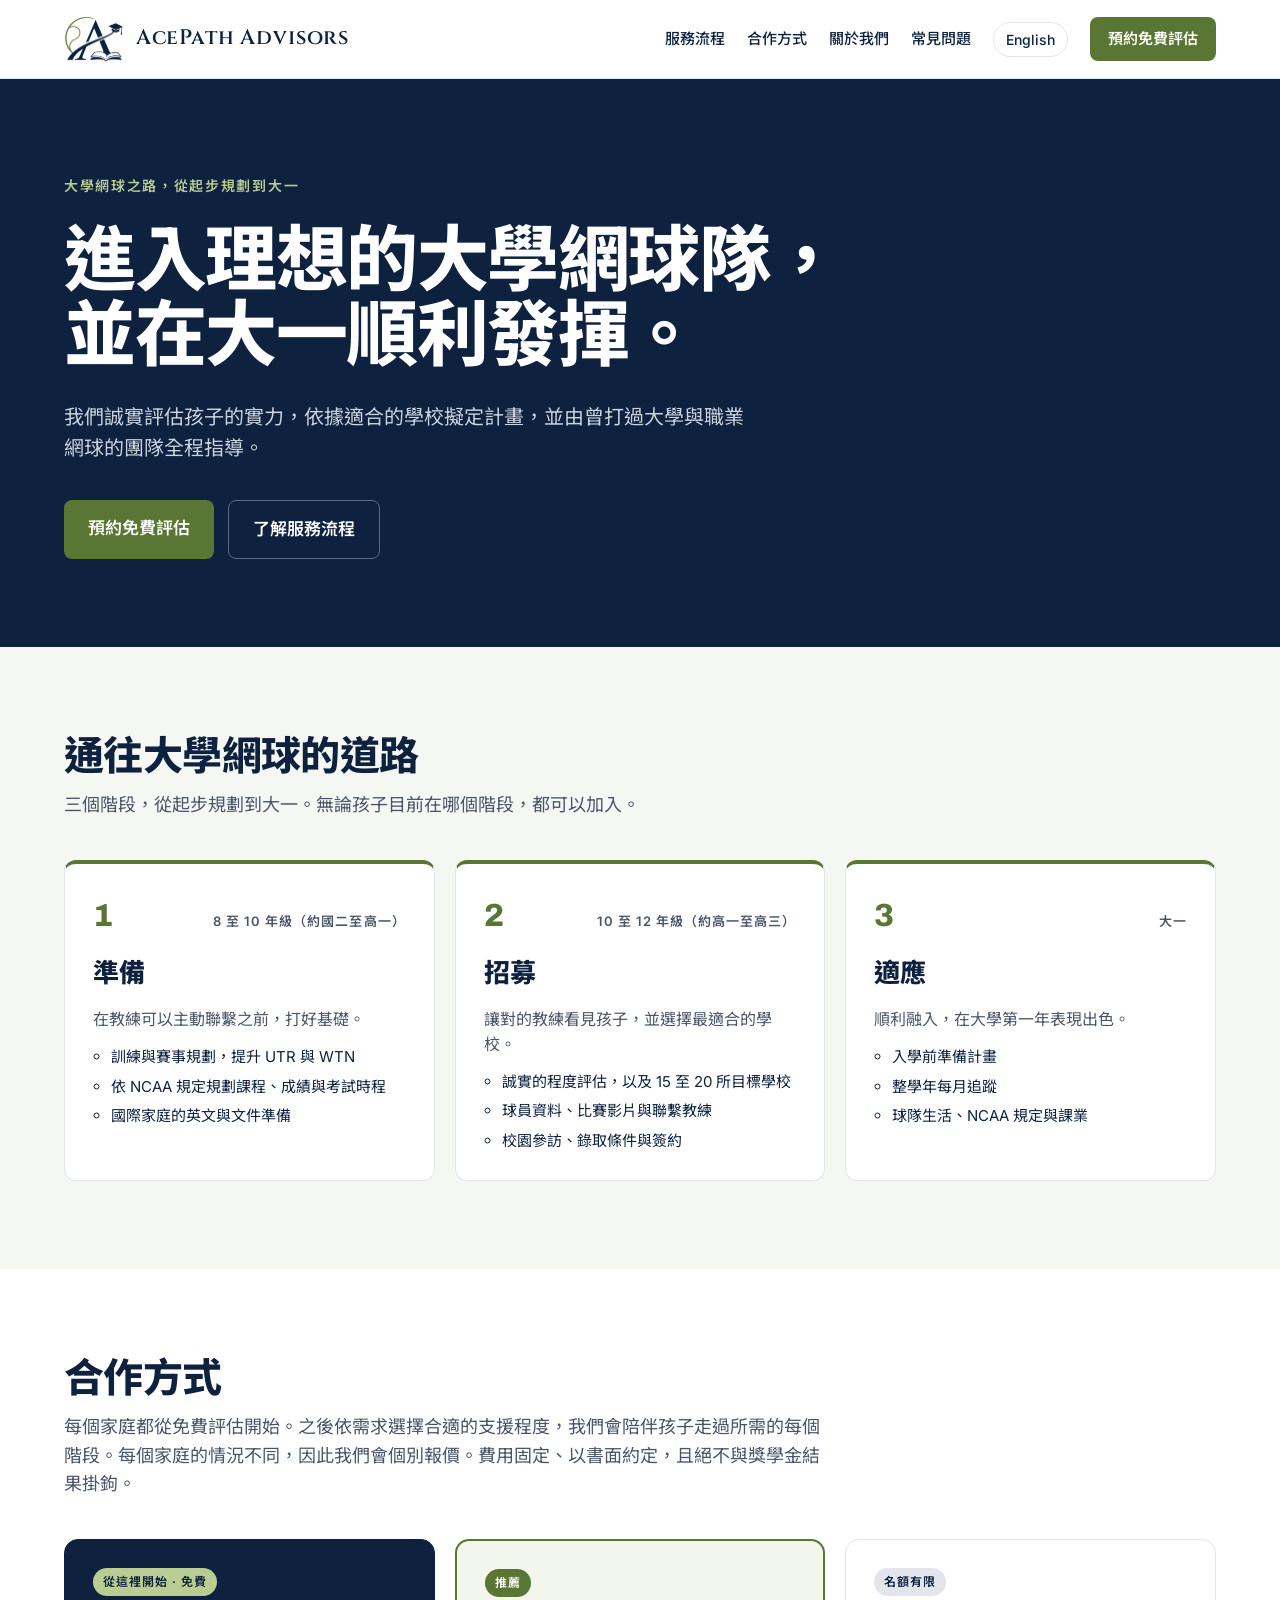
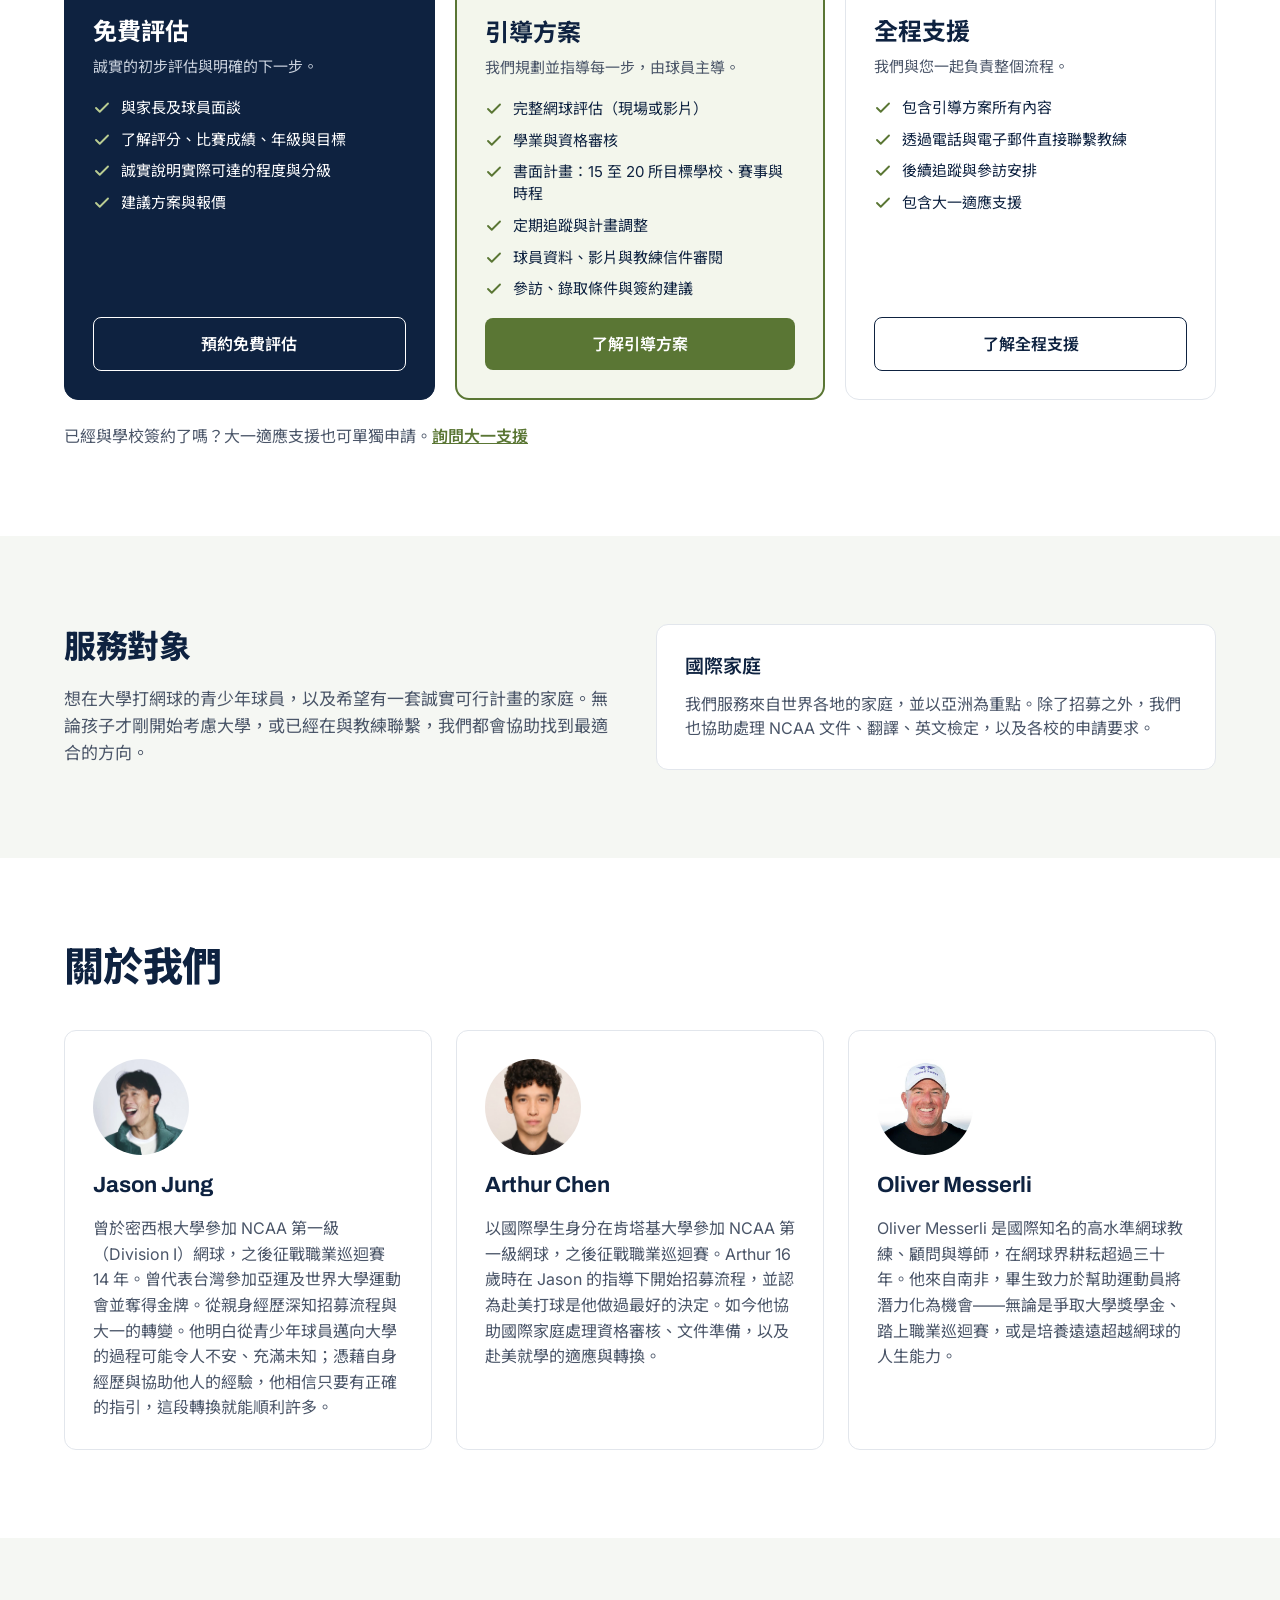
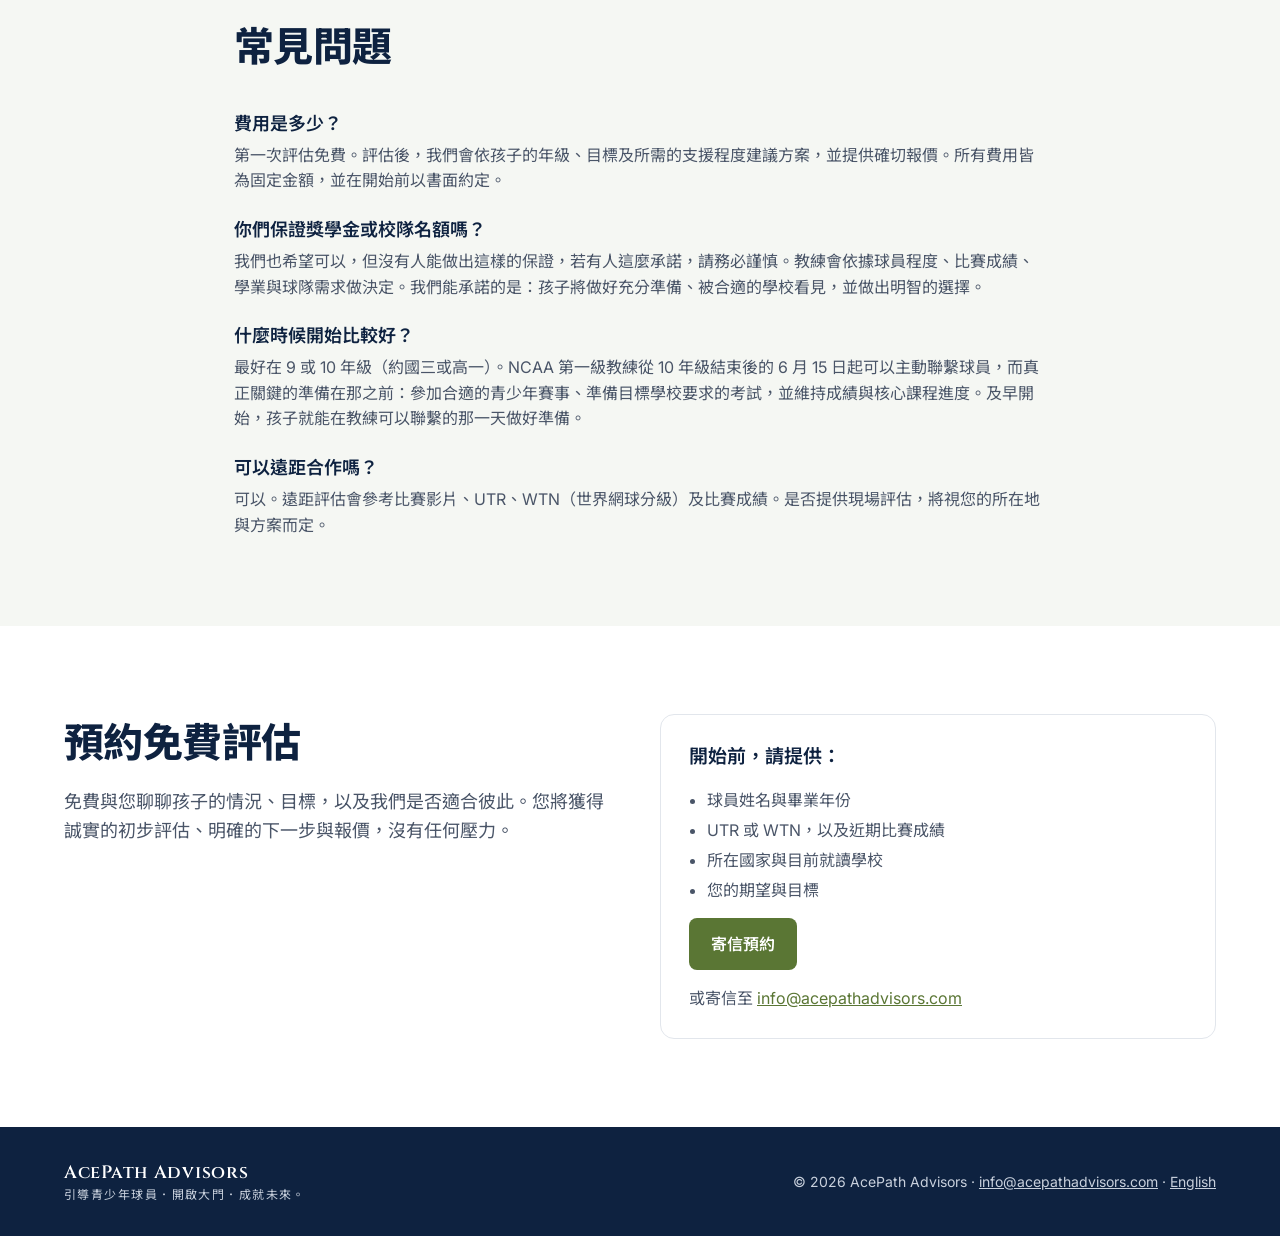
==== commit 8915c22d: "Add sentence to Jason Jung bio Co-Authored-By: Claude Opus 5.5 <noreply@anthropic.com> Claude-Sessio" ====
--- a/zh/index.html
+++ b/zh/index.html
@@ -156,7 +156,7 @@
       <div class="person">
         <div class="photo"><img src="../assets/jason-jung.jpg" alt="Jason Jung" width="96" height="96"></div>
         <h3>Jason Jung</h3>
-        <p>曾於密西根大學參加 NCAA 第一級（Division I）網球，之後征戰職業巡迴賽 14 年。曾代表台灣參加亞運及世界大學運動會並奪得金牌。從親身經歷深知招募流程與大一的轉變。</p>
+        <p>曾於密西根大學參加 NCAA 第一級（Division I）網球，之後征戰職業巡迴賽 14 年。曾代表台灣參加亞運及世界大學運動會並奪得金牌。從親身經歷深知招募流程與大一的轉變。他明白從青少年球員邁向大學的過程可能令人不安、充滿未知；憑藉自身經歷與協助他人的經驗，他相信只要有正確的指引，這段轉換就能順利許多。</p>
       </div>
       <div class="person">
         <div class="photo"><img src="../assets/arthur-chen.jpg" alt="Arthur Chen" width="96" height="96"></div>
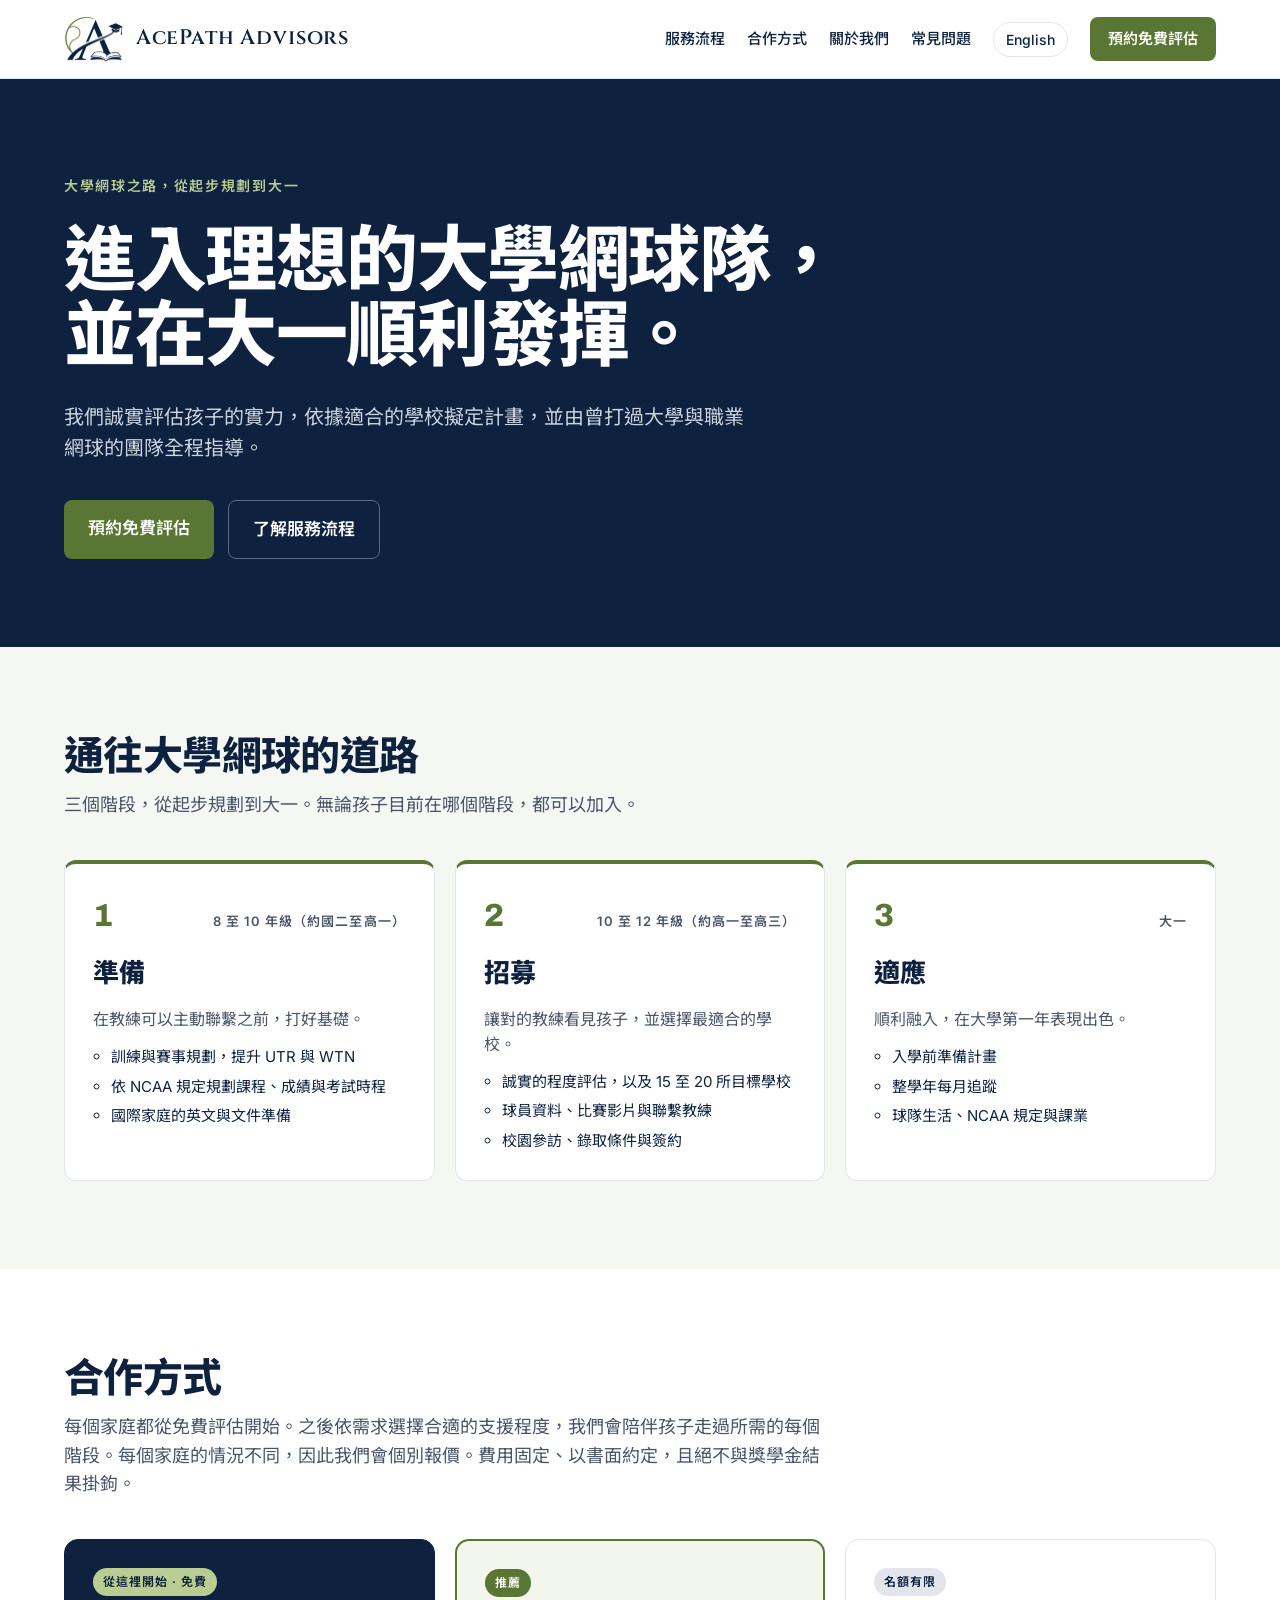
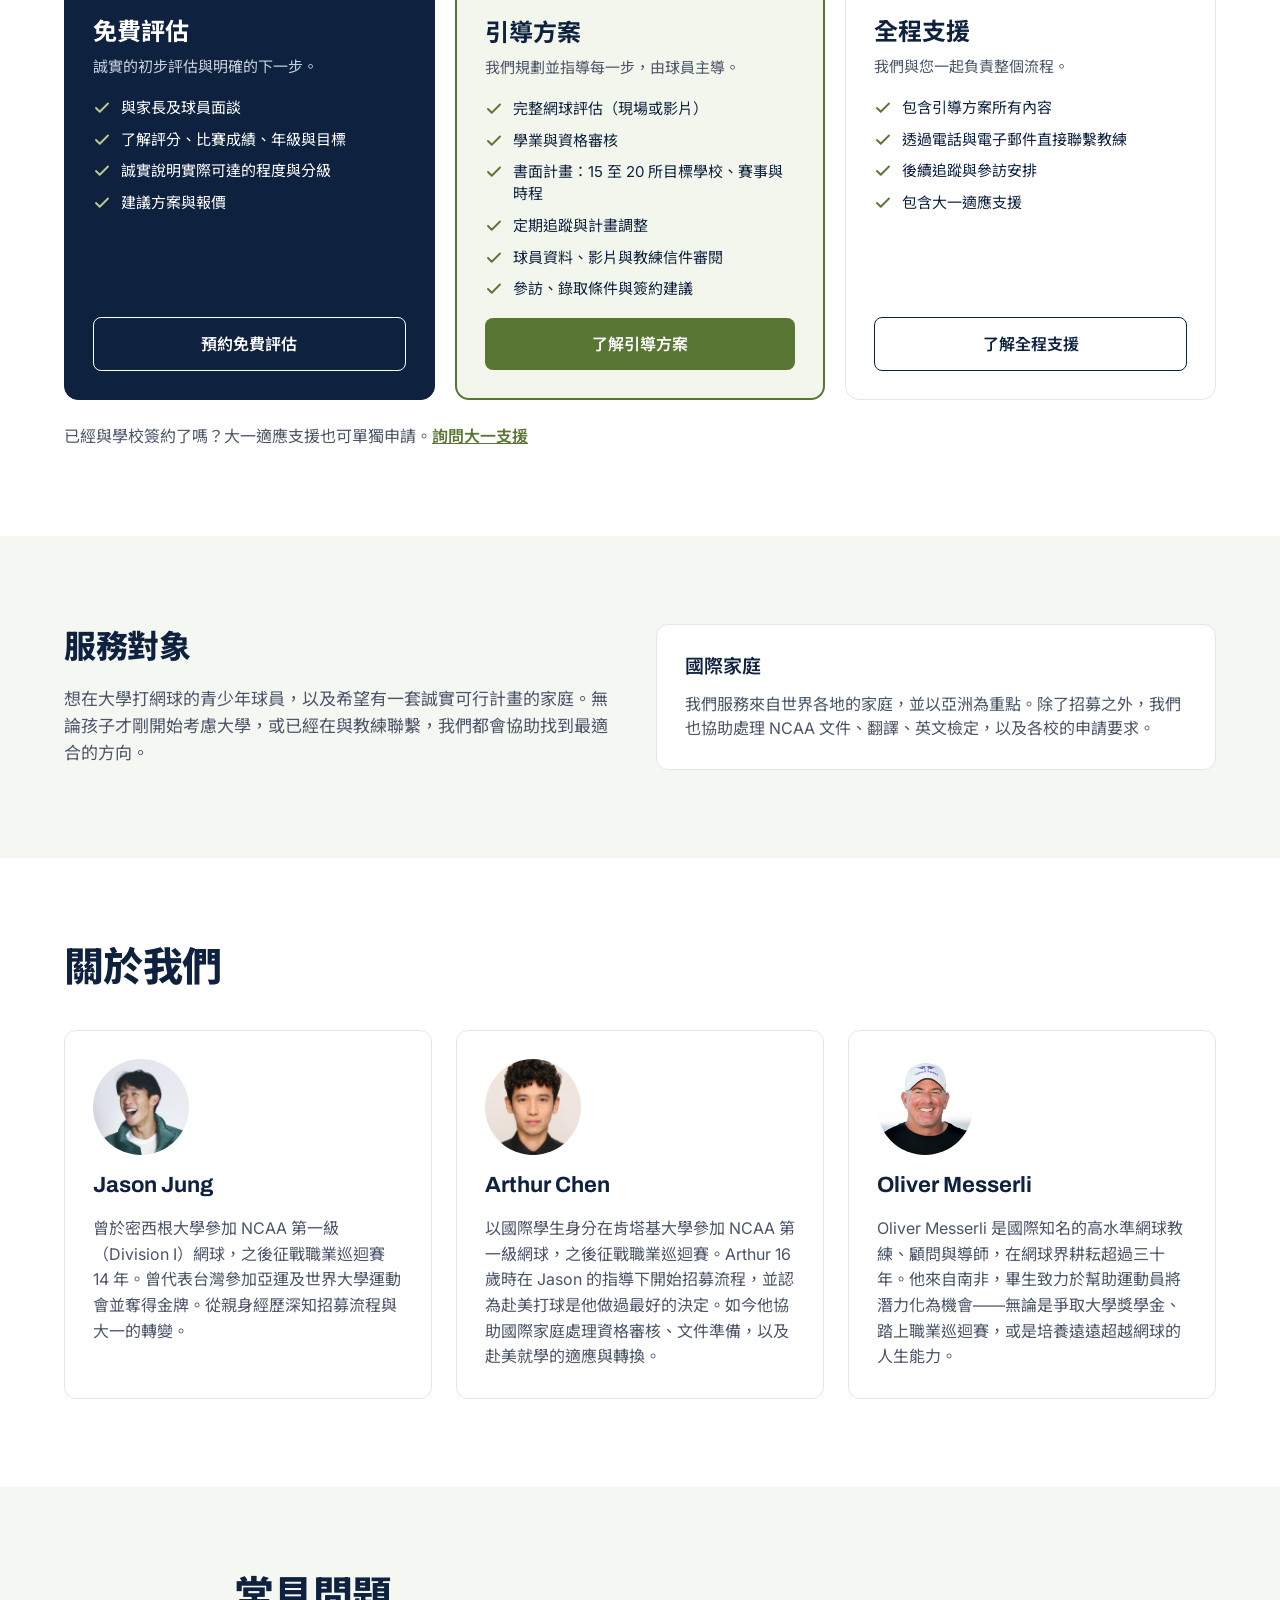
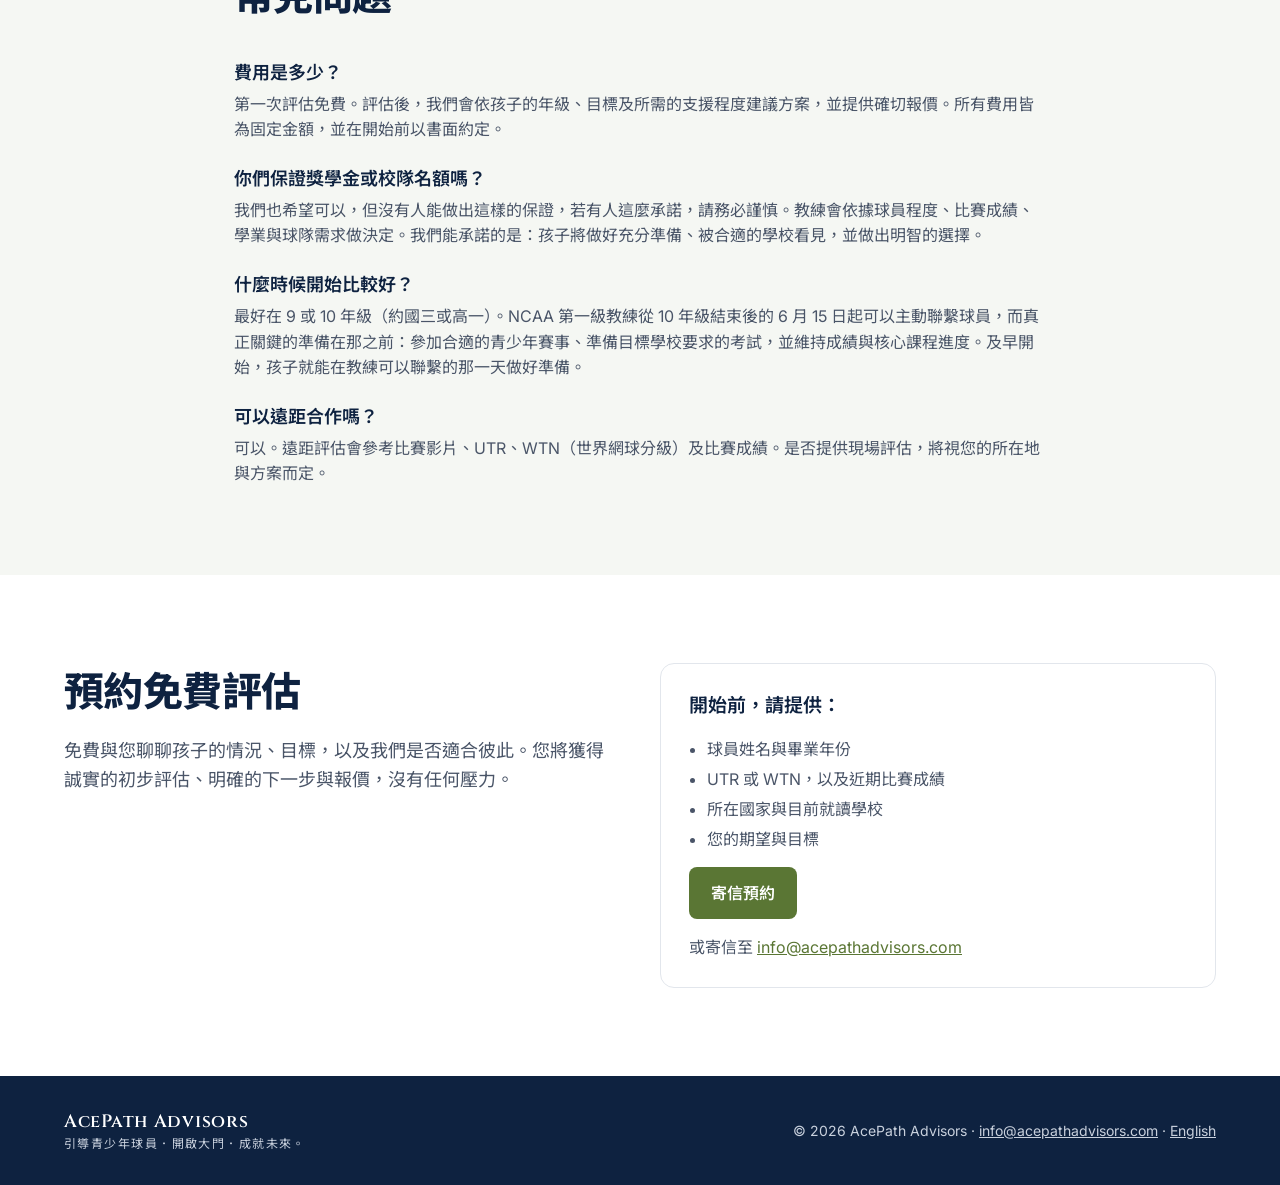
==== commit c4a00c92: "Restore original Jason Jung bio Co-Authored-By: Claude Opus 5.5 <noreply@anthropic.com> Claude-Sessi" ====
--- a/zh/index.html
+++ b/zh/index.html
@@ -156,7 +156,7 @@
       <div class="person">
         <div class="photo"><img src="../assets/jason-jung.jpg" alt="Jason Jung" width="96" height="96"></div>
         <h3>Jason Jung</h3>
-        <p>曾於密西根大學參加 NCAA 第一級（Division I）網球，之後征戰職業巡迴賽 14 年。曾代表台灣參加亞運及世界大學運動會並奪得金牌。從親身經歷深知招募流程與大一的轉變。他明白從青少年球員邁向大學的過程可能令人不安、充滿未知；憑藉自身經歷與協助他人的經驗，他相信只要有正確的指引，這段轉換就能順利許多。</p>
+        <p>曾於密西根大學參加 NCAA 第一級（Division I）網球，之後征戰職業巡迴賽 14 年。曾代表台灣參加亞運及世界大學運動會並奪得金牌。從親身經歷深知招募流程與大一的轉變。</p>
       </div>
       <div class="person">
         <div class="photo"><img src="../assets/arthur-chen.jpg" alt="Arthur Chen" width="96" height="96"></div>
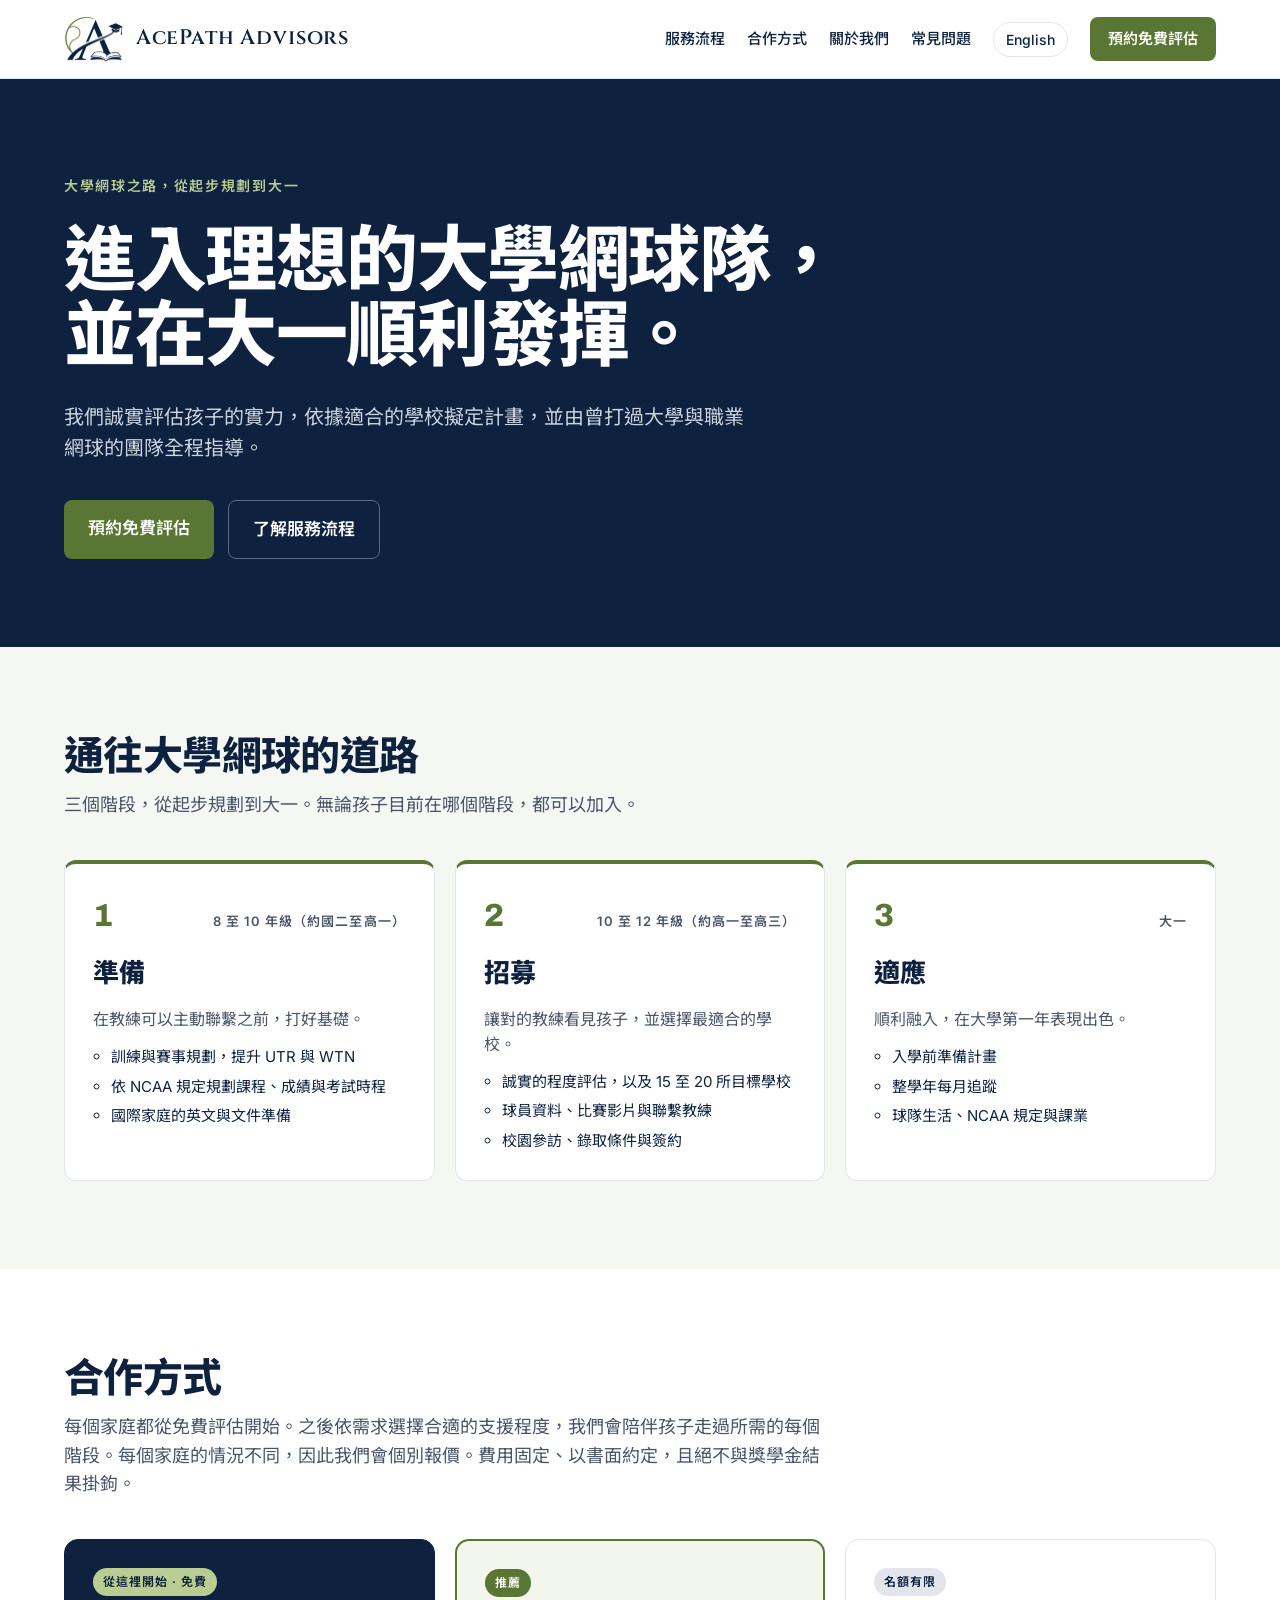
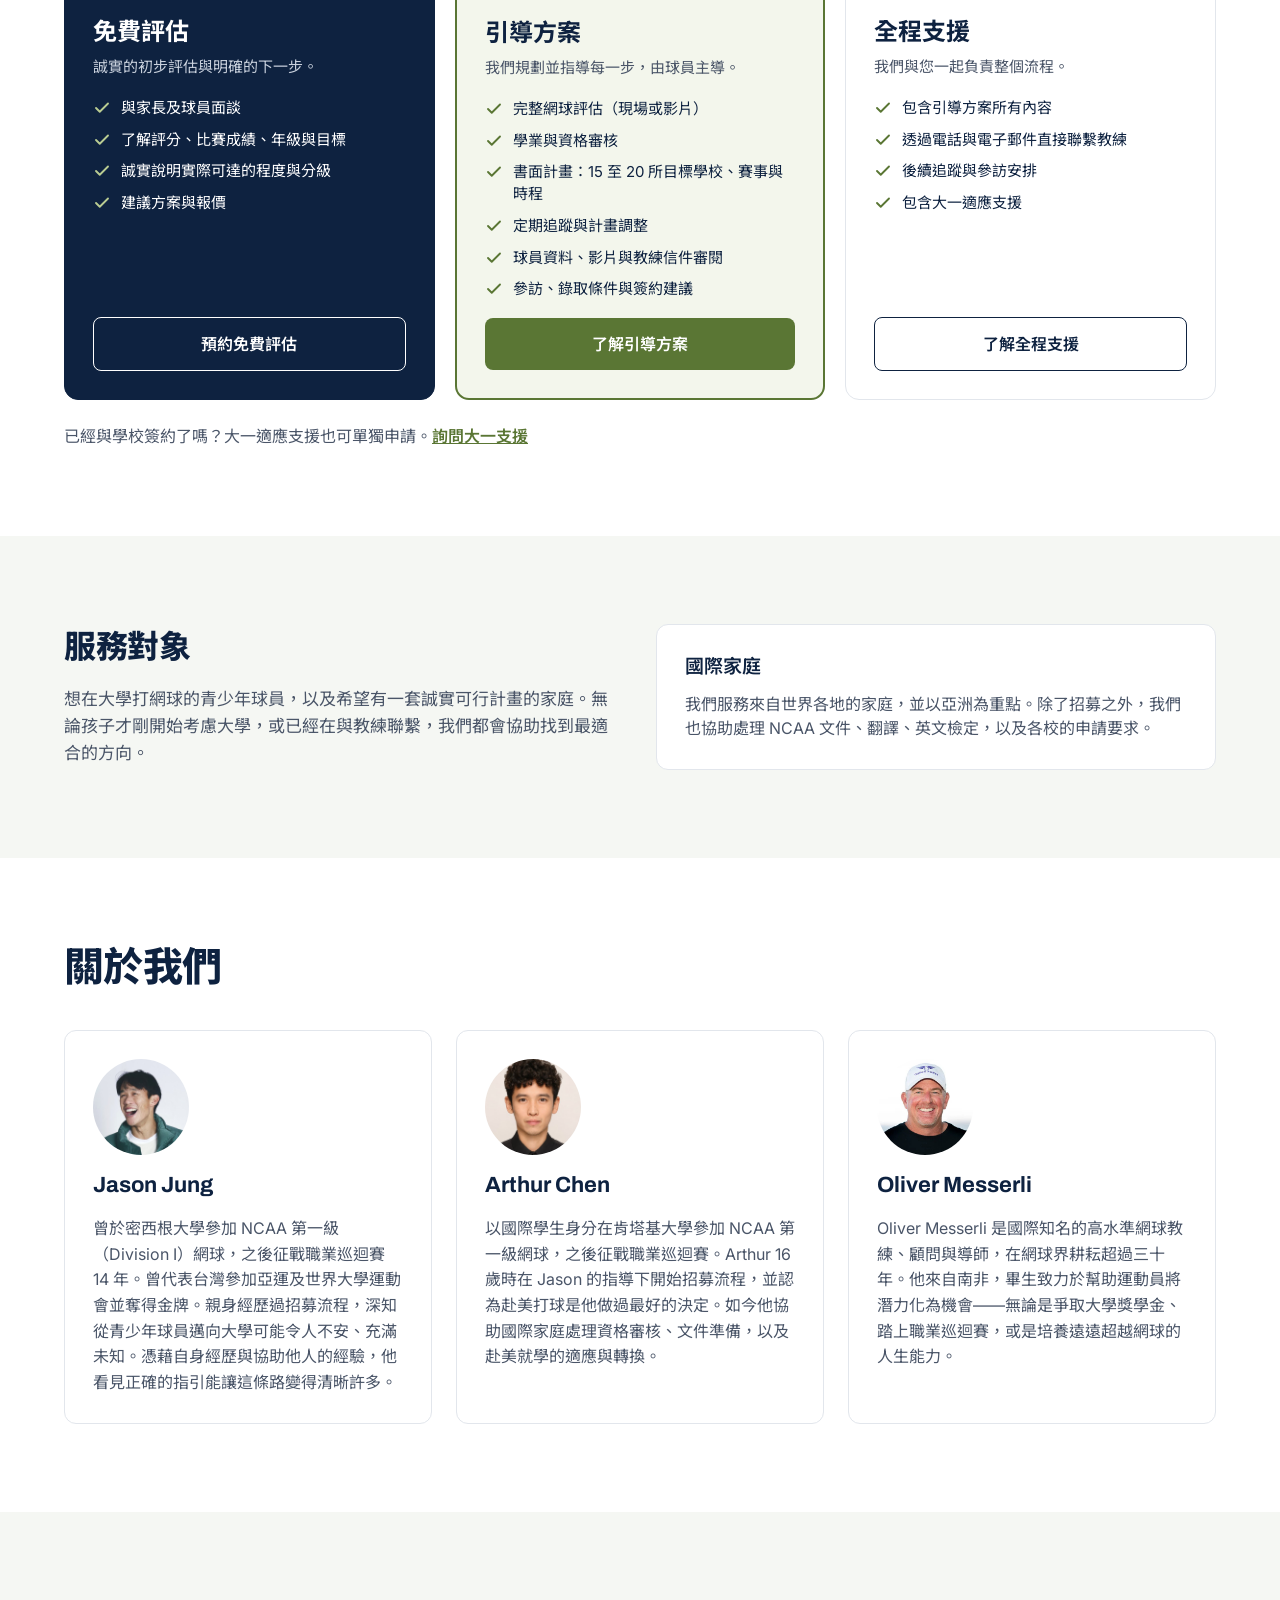
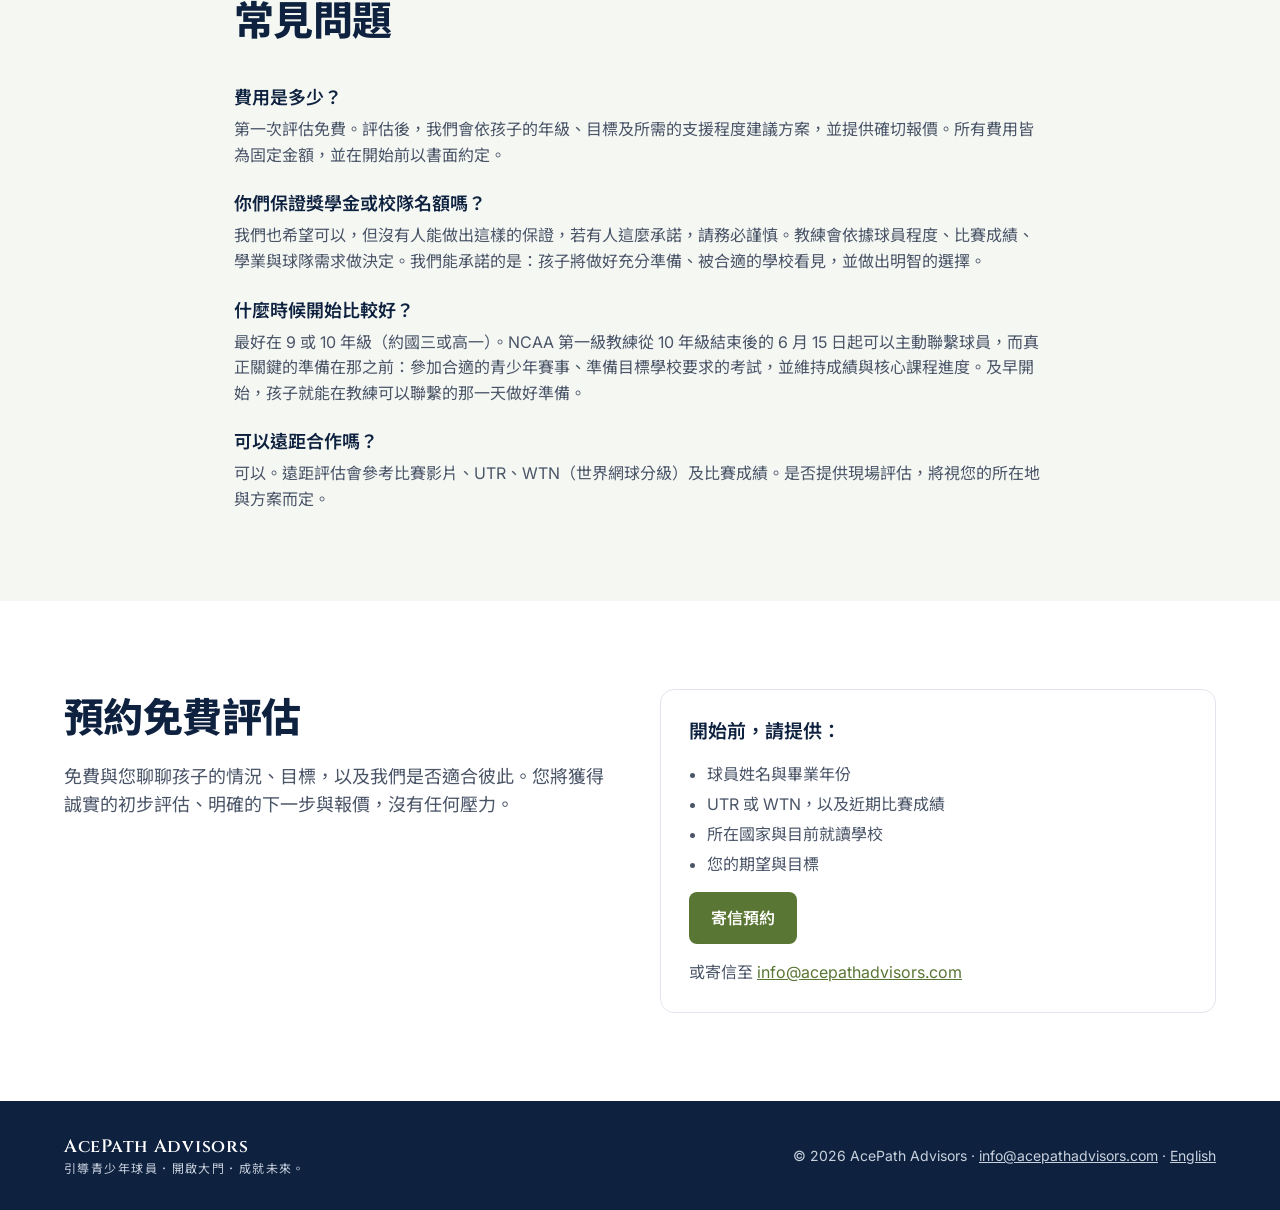
==== commit ae7f58ef: "Update Jason Jung bio Co-Authored-By: Claude Opus 5.5 <noreply@anthropic.com> Claude-Session: https:" ====
--- a/zh/index.html
+++ b/zh/index.html
@@ -156,7 +156,7 @@
       <div class="person">
         <div class="photo"><img src="../assets/jason-jung.jpg" alt="Jason Jung" width="96" height="96"></div>
         <h3>Jason Jung</h3>
-        <p>曾於密西根大學參加 NCAA 第一級（Division I）網球，之後征戰職業巡迴賽 14 年。曾代表台灣參加亞運及世界大學運動會並奪得金牌。從親身經歷深知招募流程與大一的轉變。</p>
+        <p>曾於密西根大學參加 NCAA 第一級（Division I）網球，之後征戰職業巡迴賽 14 年。曾代表台灣參加亞運及世界大學運動會並奪得金牌。親身經歷過招募流程，深知從青少年球員邁向大學可能令人不安、充滿未知。憑藉自身經歷與協助他人的經驗，他看見正確的指引能讓這條路變得清晰許多。</p>
       </div>
       <div class="person">
         <div class="photo"><img src="../assets/arthur-chen.jpg" alt="Arthur Chen" width="96" height="96"></div>
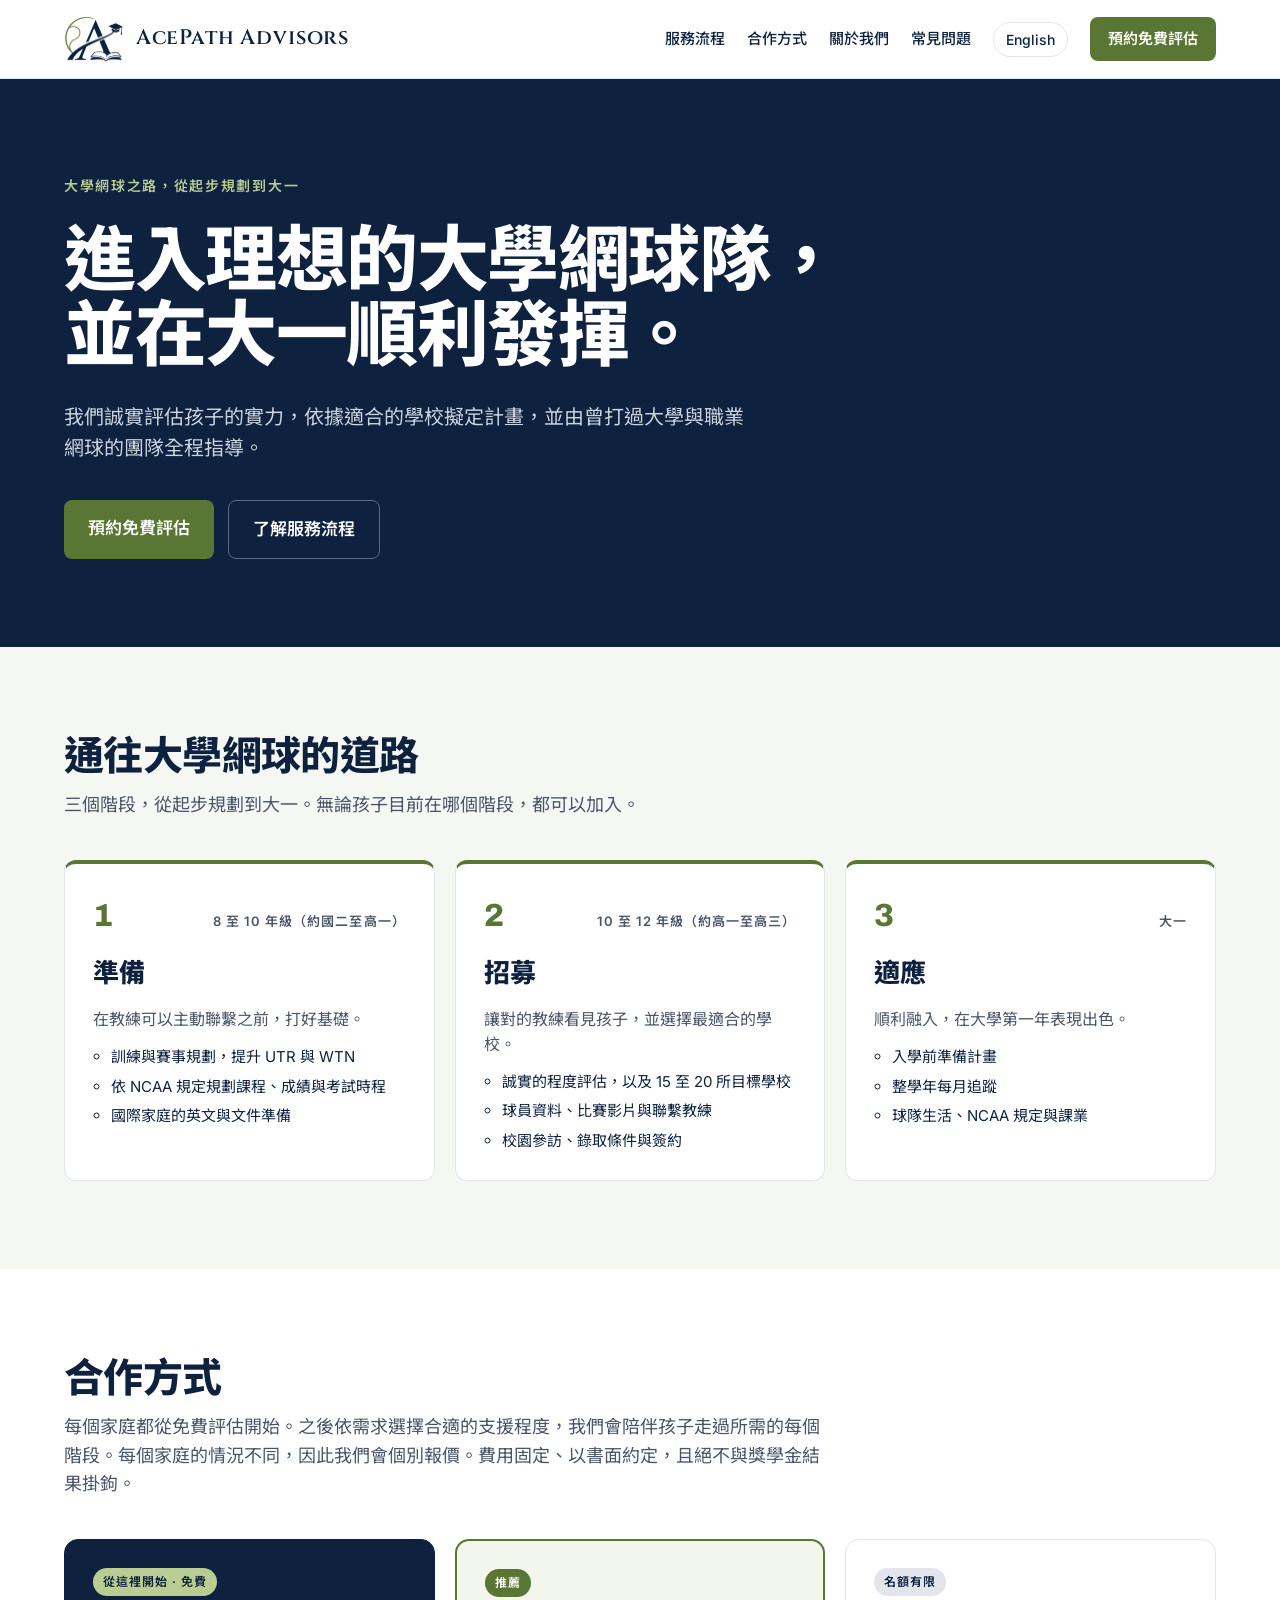
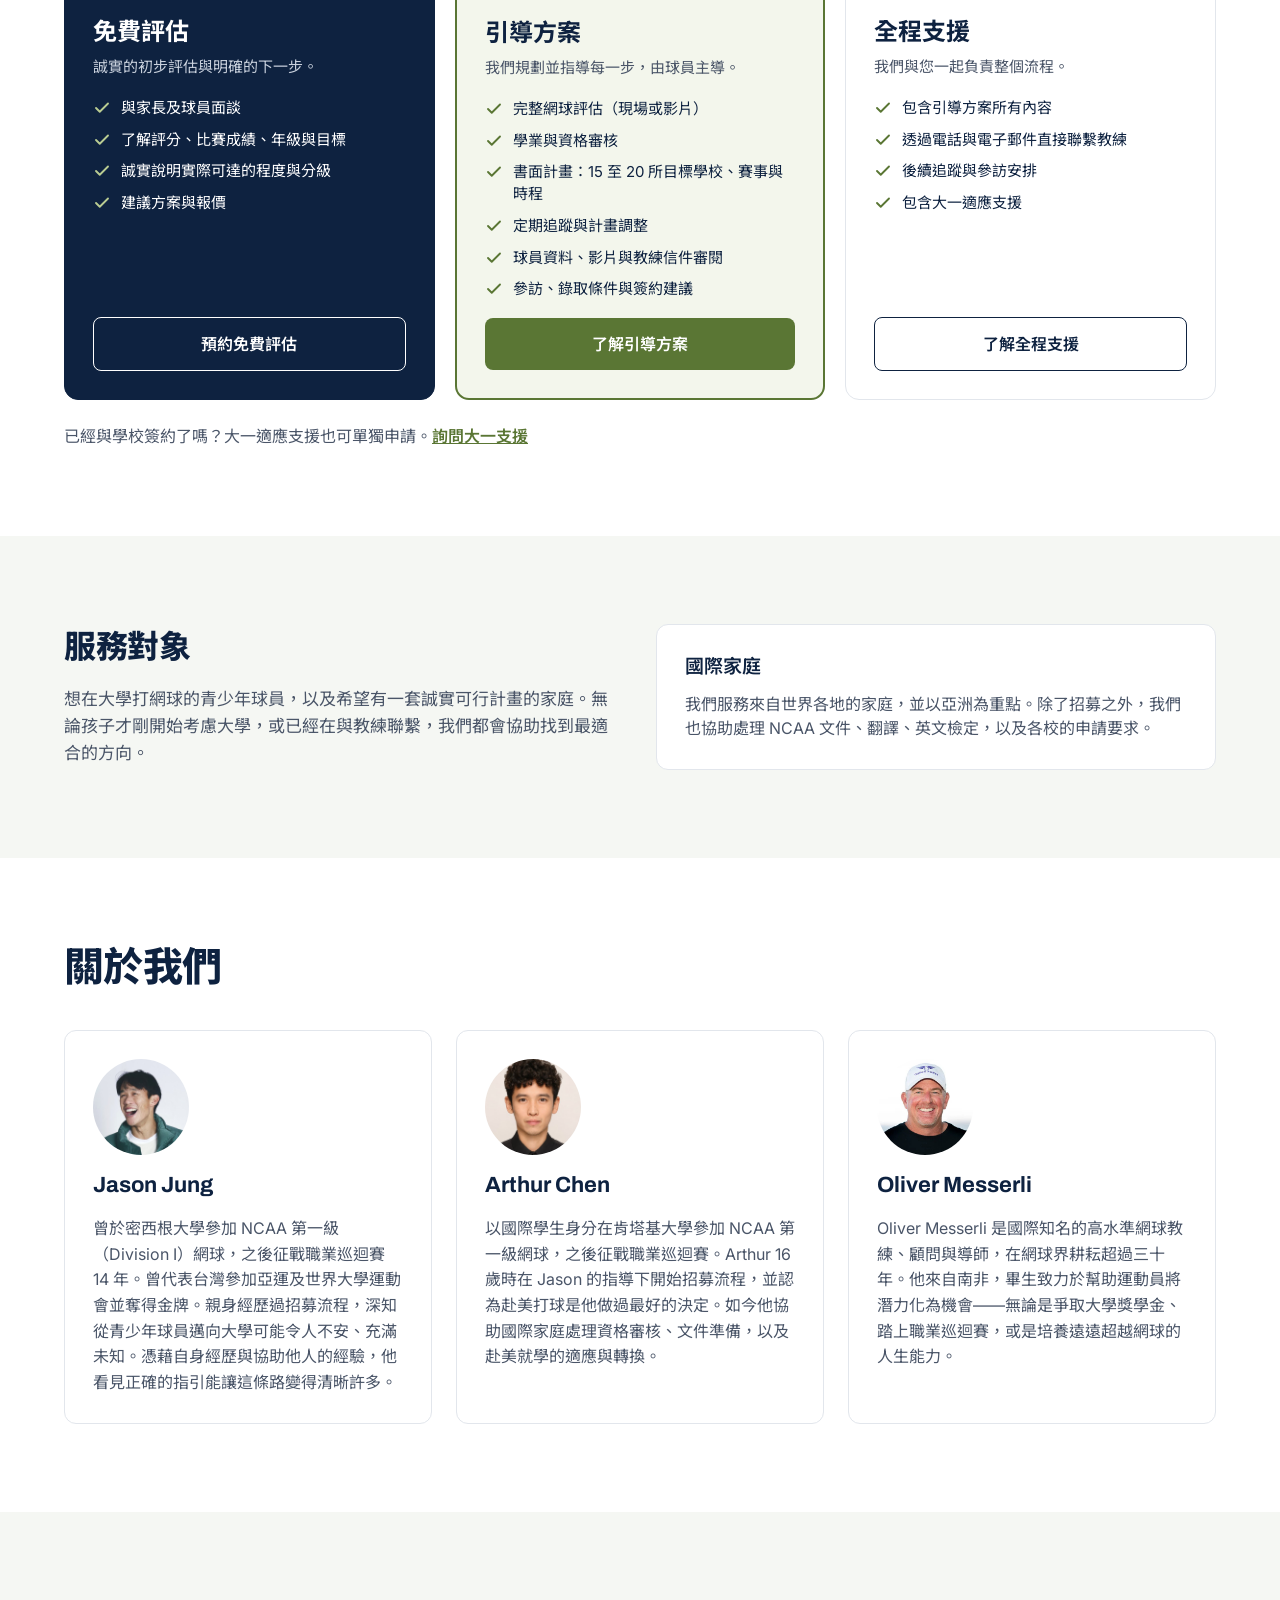
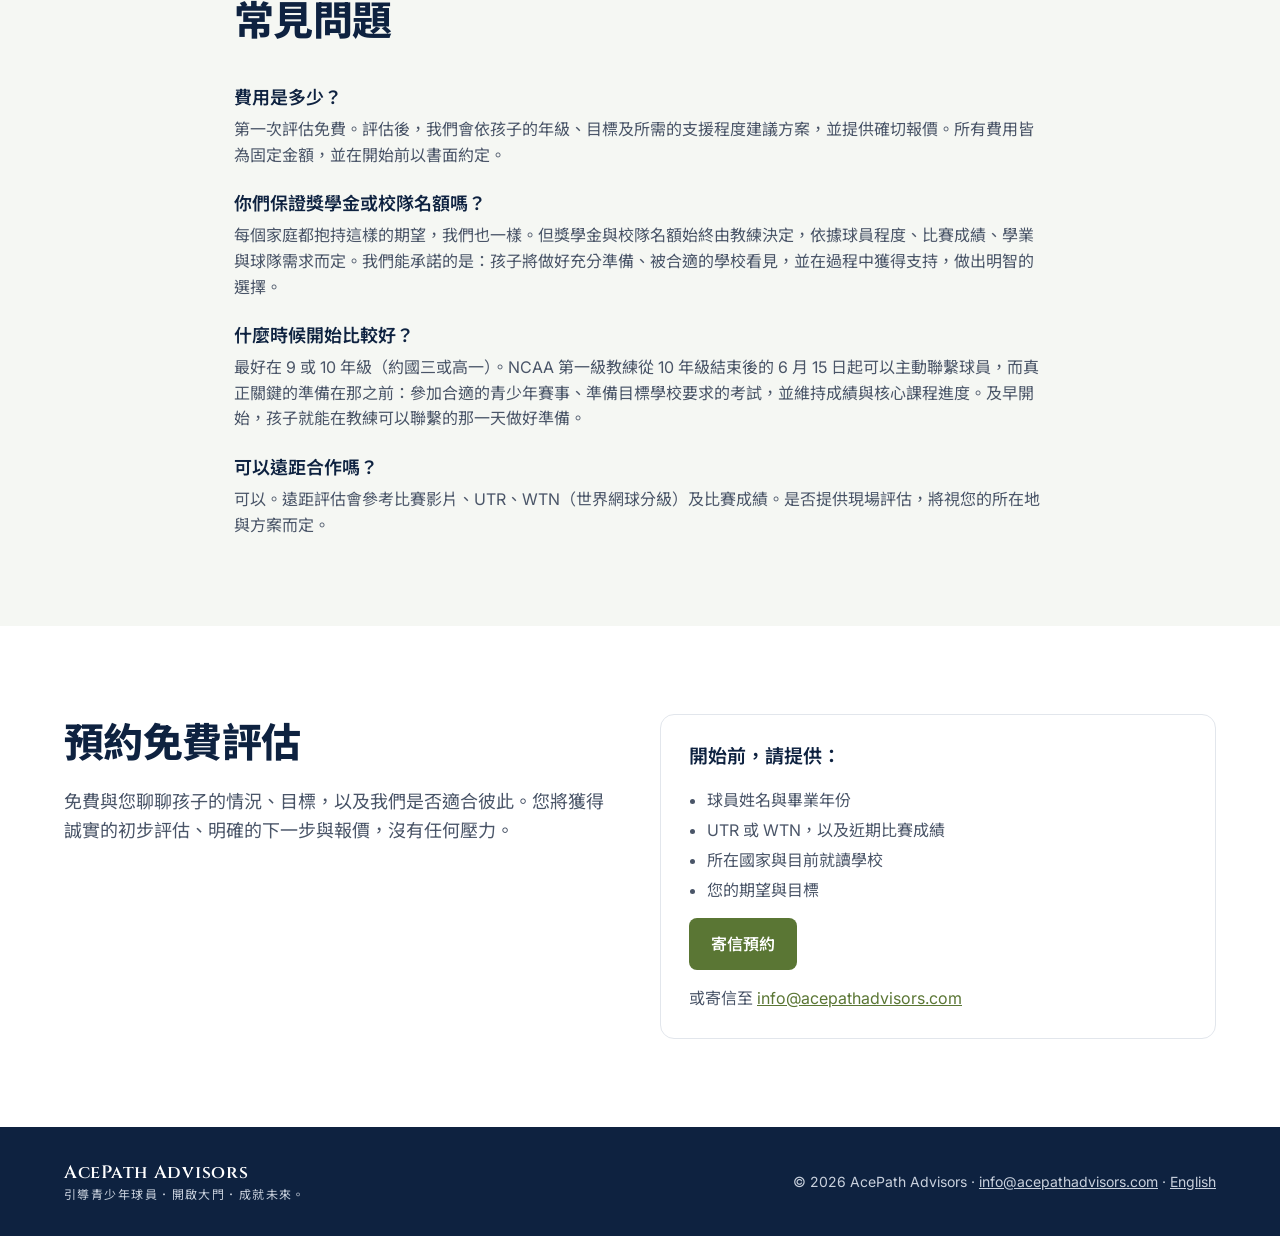
==== commit 70ea39cb: "Soften scholarship guarantee FAQ answer Co-Authored-By: Claude Opus 5.5 <noreply@anthropic.com> Clau" ====
--- a/zh/index.html
+++ b/zh/index.html
@@ -177,7 +177,7 @@
     <div class="section-head"><h2>常見問題</h2></div>
     <div class="faq-list">
       <div class="faq-item"><h3>費用是多少？</h3><p>第一次評估免費。評估後，我們會依孩子的年級、目標及所需的支援程度建議方案，並提供確切報價。所有費用皆為固定金額，並在開始前以書面約定。</p></div>
-      <div class="faq-item"><h3>你們保證獎學金或校隊名額嗎？</h3><p>我們也希望可以，但沒有人能做出這樣的保證，若有人這麼承諾，請務必謹慎。教練會依據球員程度、比賽成績、學業與球隊需求做決定。我們能承諾的是：孩子將做好充分準備、被合適的學校看見，並做出明智的選擇。</p></div>
+      <div class="faq-item"><h3>你們保證獎學金或校隊名額嗎？</h3><p>每個家庭都抱持這樣的期望，我們也一樣。但獎學金與校隊名額始終由教練決定，依據球員程度、比賽成績、學業與球隊需求而定。我們能承諾的是：孩子將做好充分準備、被合適的學校看見，並在過程中獲得支持，做出明智的選擇。</p></div>
       <div class="faq-item"><h3>什麼時候開始比較好？</h3><p>最好在 9 或 10 年級（約國三或高一）。NCAA 第一級教練從 10 年級結束後的 6 月 15 日起可以主動聯繫球員，而真正關鍵的準備在那之前：參加合適的青少年賽事、準備目標學校要求的考試，並維持成績與核心課程進度。及早開始，孩子就能在教練可以聯繫的那一天做好準備。</p></div>
       <div class="faq-item"><h3>可以遠距合作嗎？</h3><p>可以。遠距評估會參考比賽影片、UTR、WTN（世界網球分級）及比賽成績。是否提供現場評估，將視您的所在地與方案而定。</p></div>
     </div>
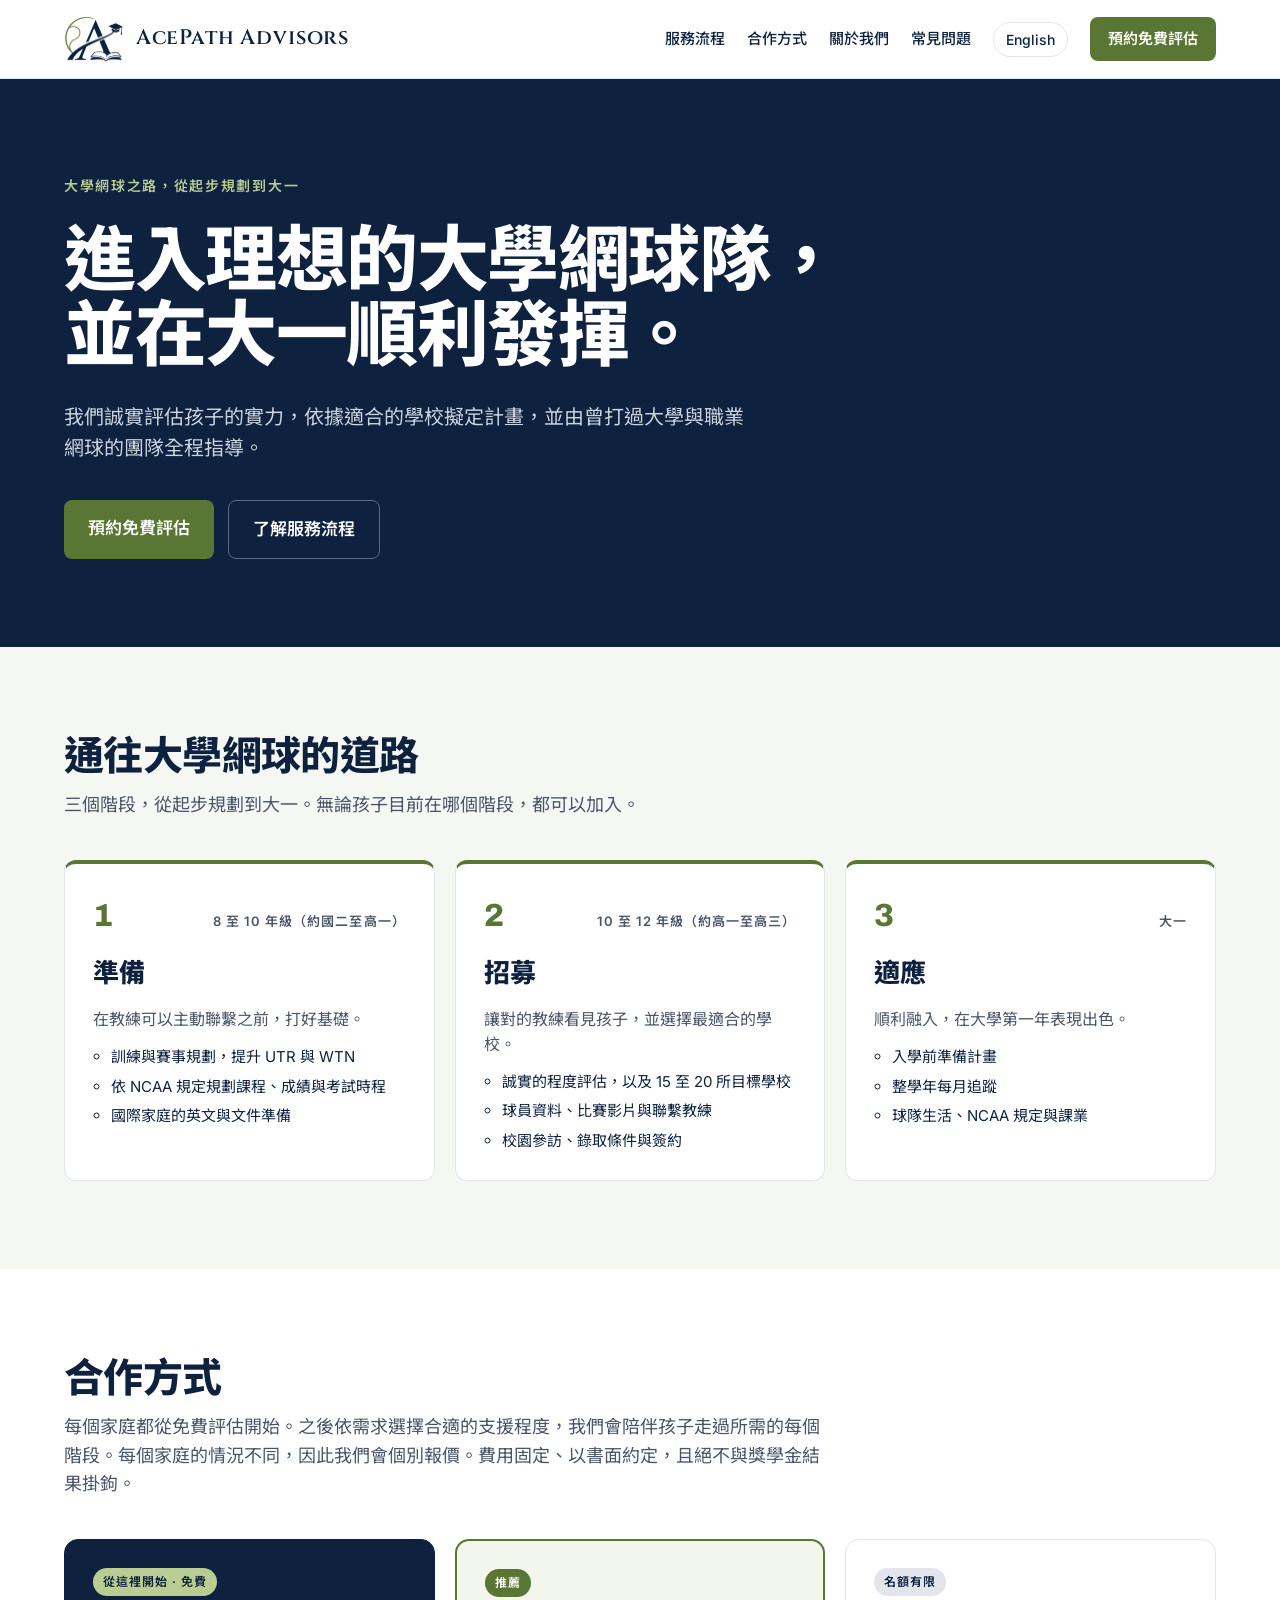
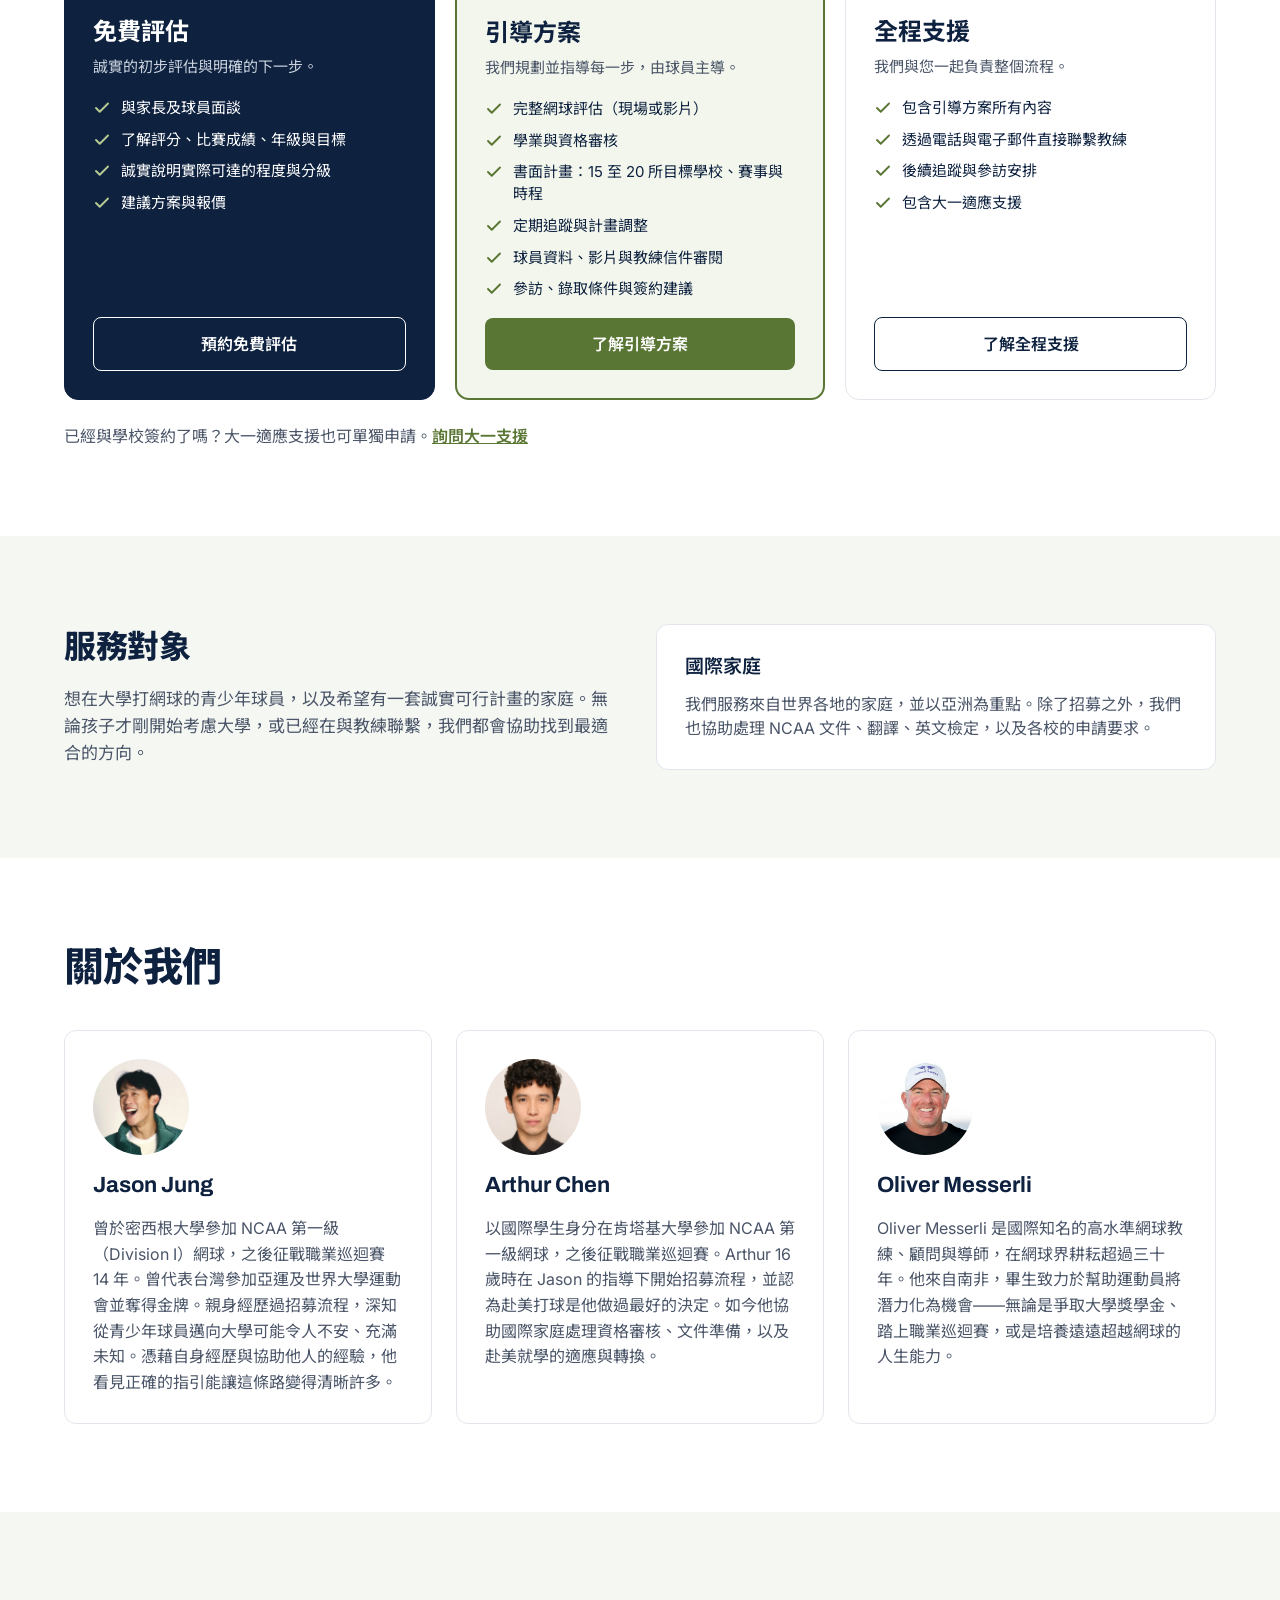
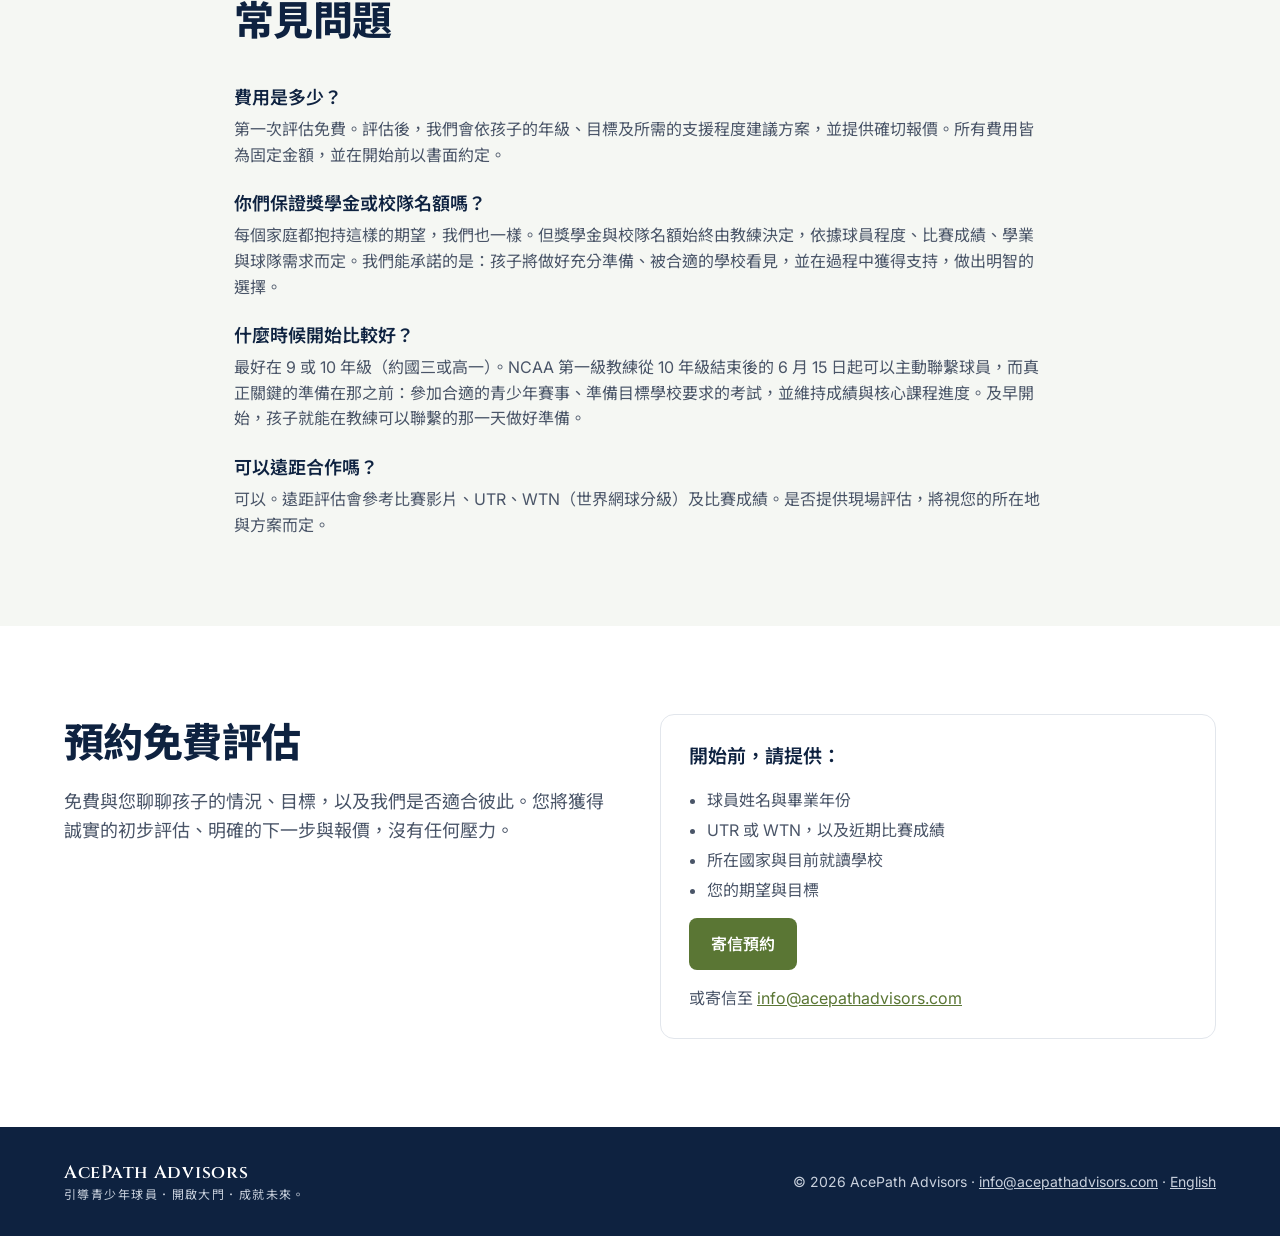
==== commit fa4ef48e: "Warm up Jason's profile photo to match team photos Co-Authored-By: Claude Opus 5.5 <noreply@anthropi" ====
--- a/zh/index.html
+++ b/zh/index.html
@@ -154,7 +154,7 @@
     <div class="section-head"><h2>關於我們</h2></div>
     <div class="team">
       <div class="person">
-        <div class="photo"><img src="../assets/jason-jung.jpg" alt="Jason Jung" width="96" height="96"></div>
+        <div class="photo"><img src="../assets/jason-jung.jpg?v=2" alt="Jason Jung" width="96" height="96"></div>
         <h3>Jason Jung</h3>
         <p>曾於密西根大學參加 NCAA 第一級（Division I）網球，之後征戰職業巡迴賽 14 年。曾代表台灣參加亞運及世界大學運動會並奪得金牌。親身經歷過招募流程，深知從青少年球員邁向大學可能令人不安、充滿未知。憑藉自身經歷與協助他人的經驗，他看見正確的指引能讓這條路變得清晰許多。</p>
       </div>
